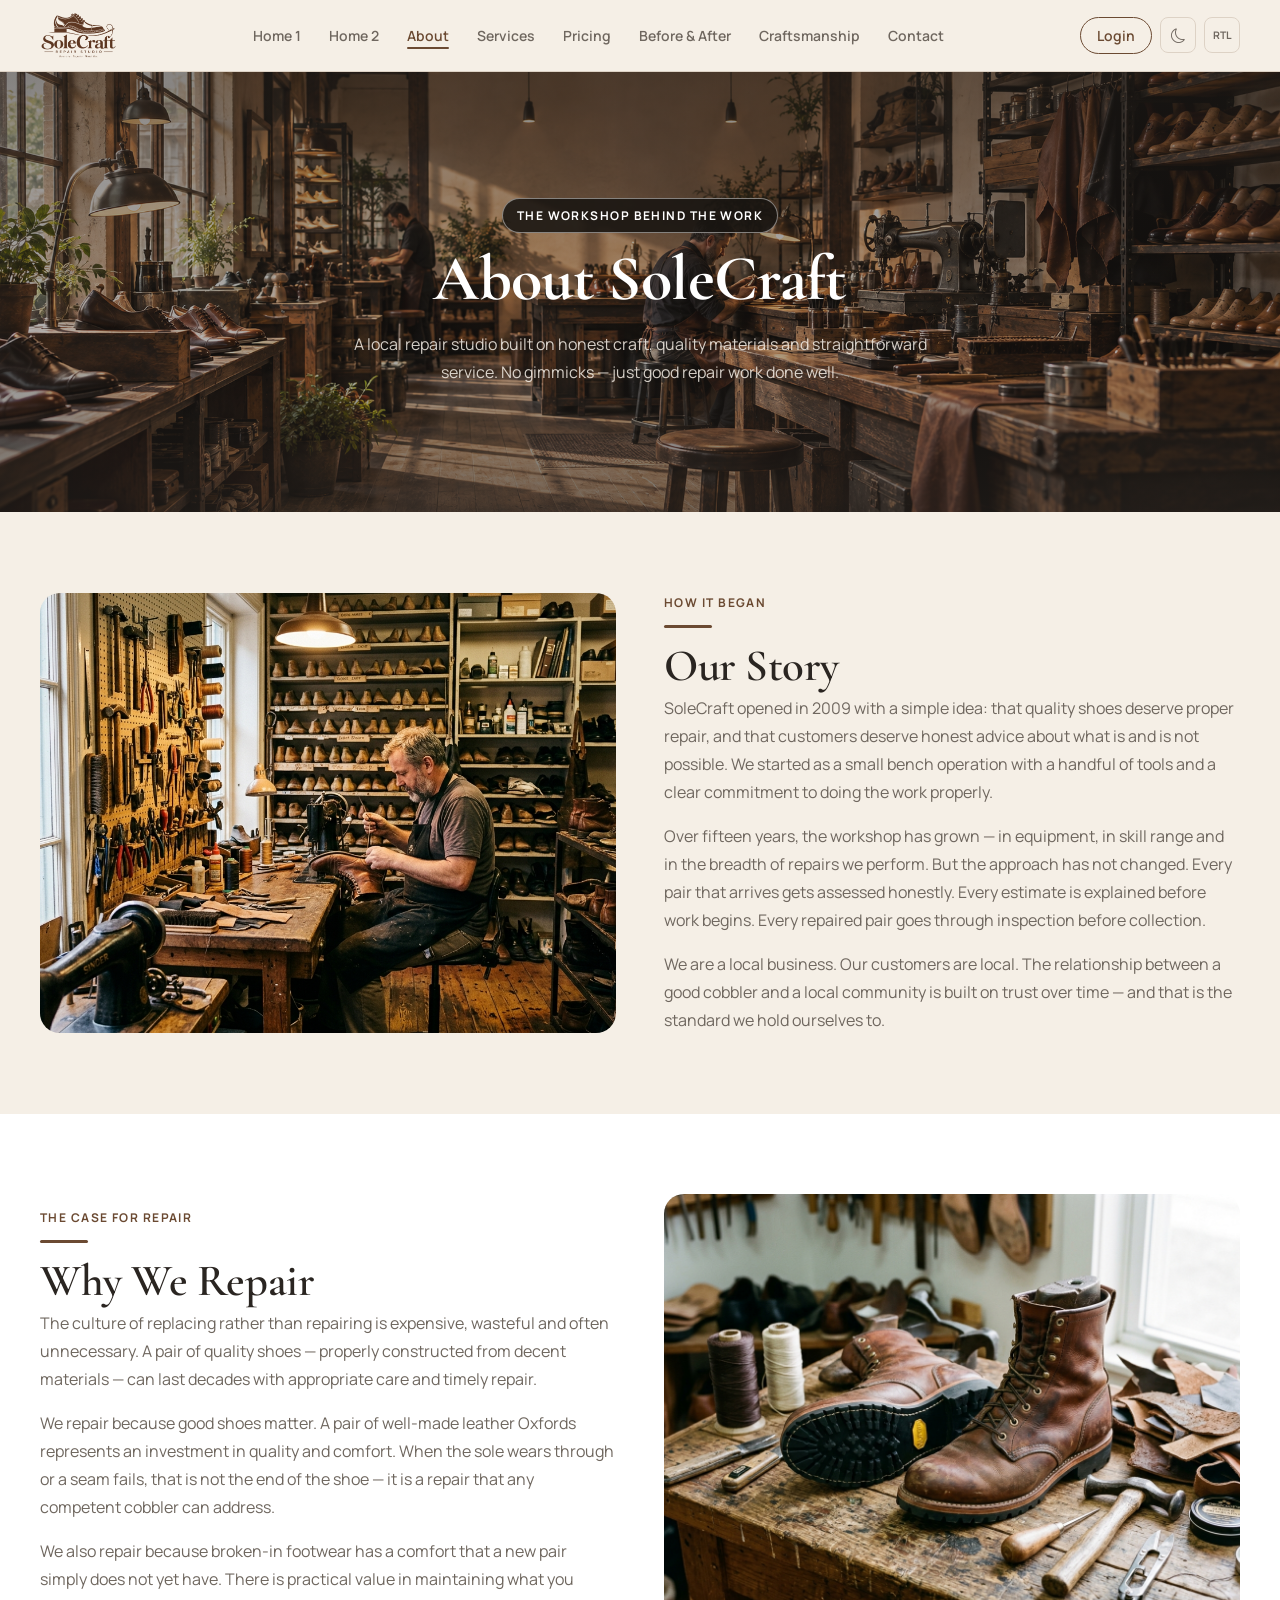
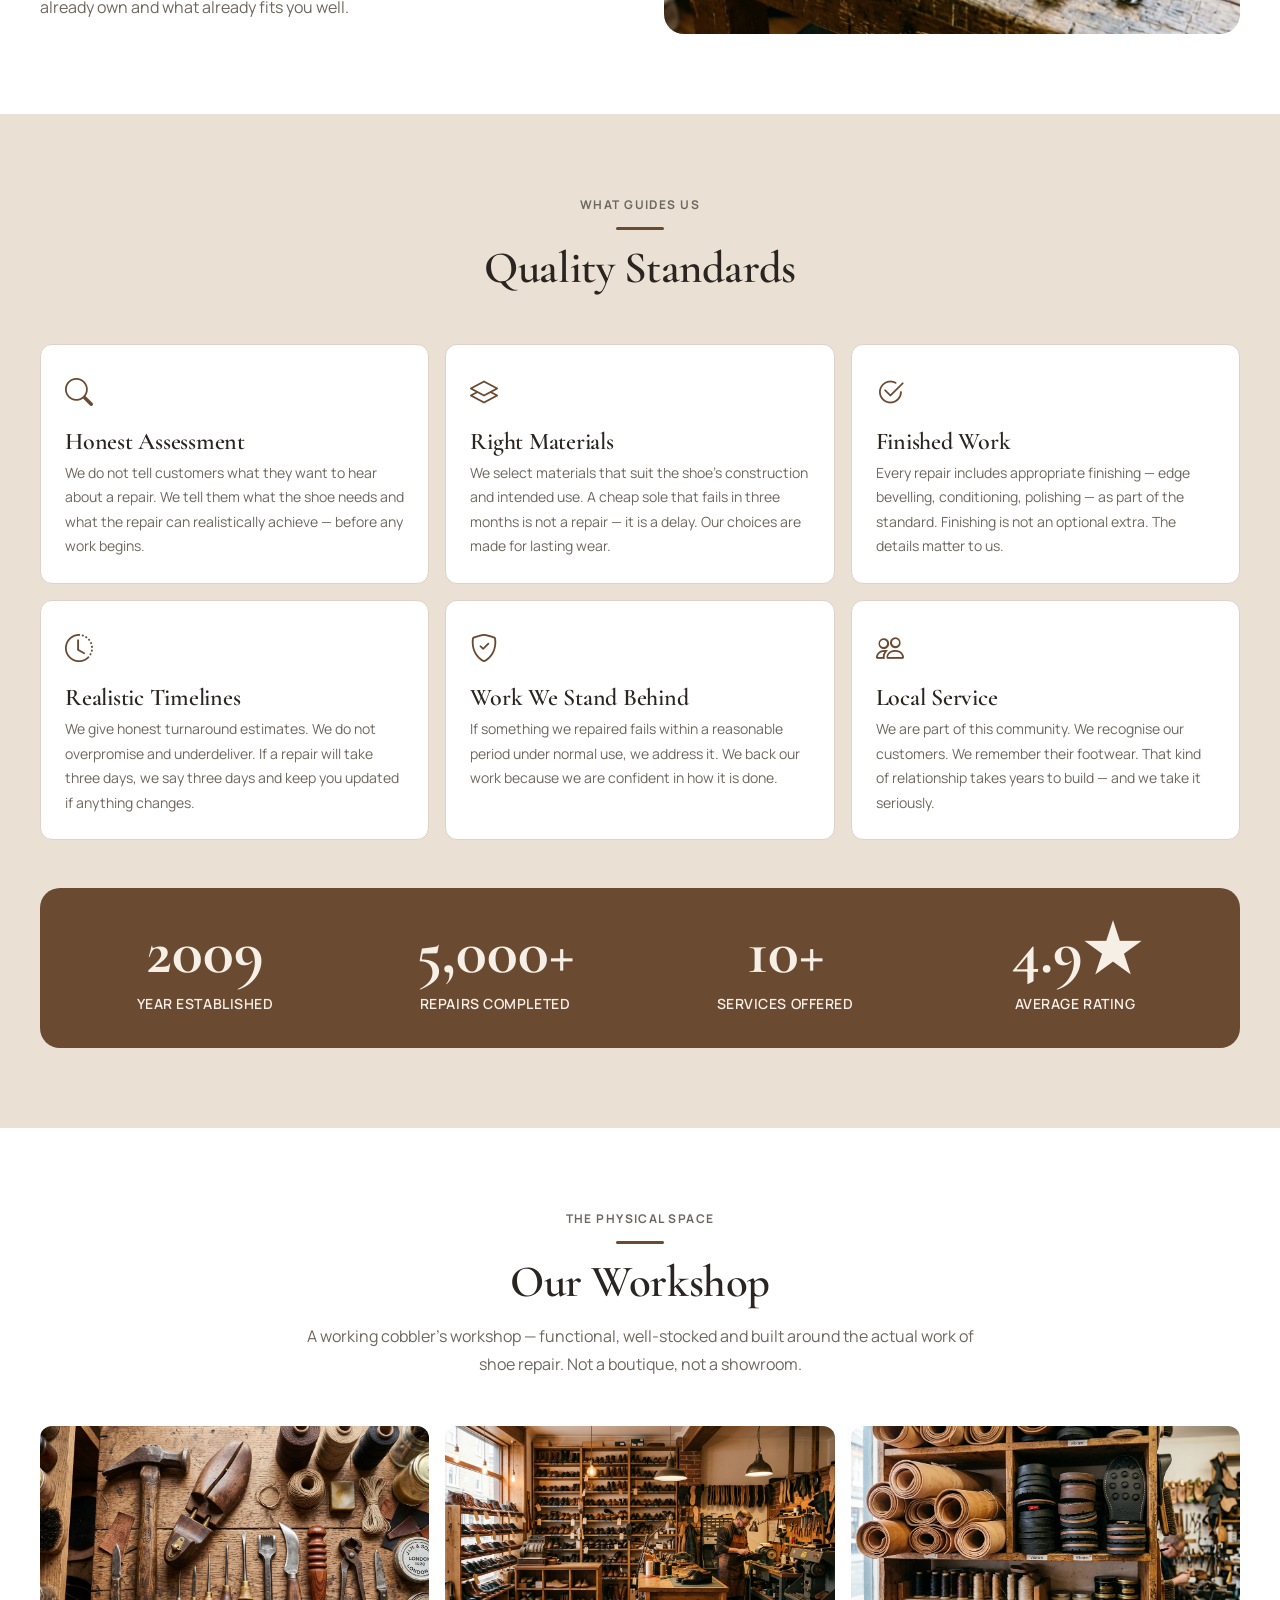
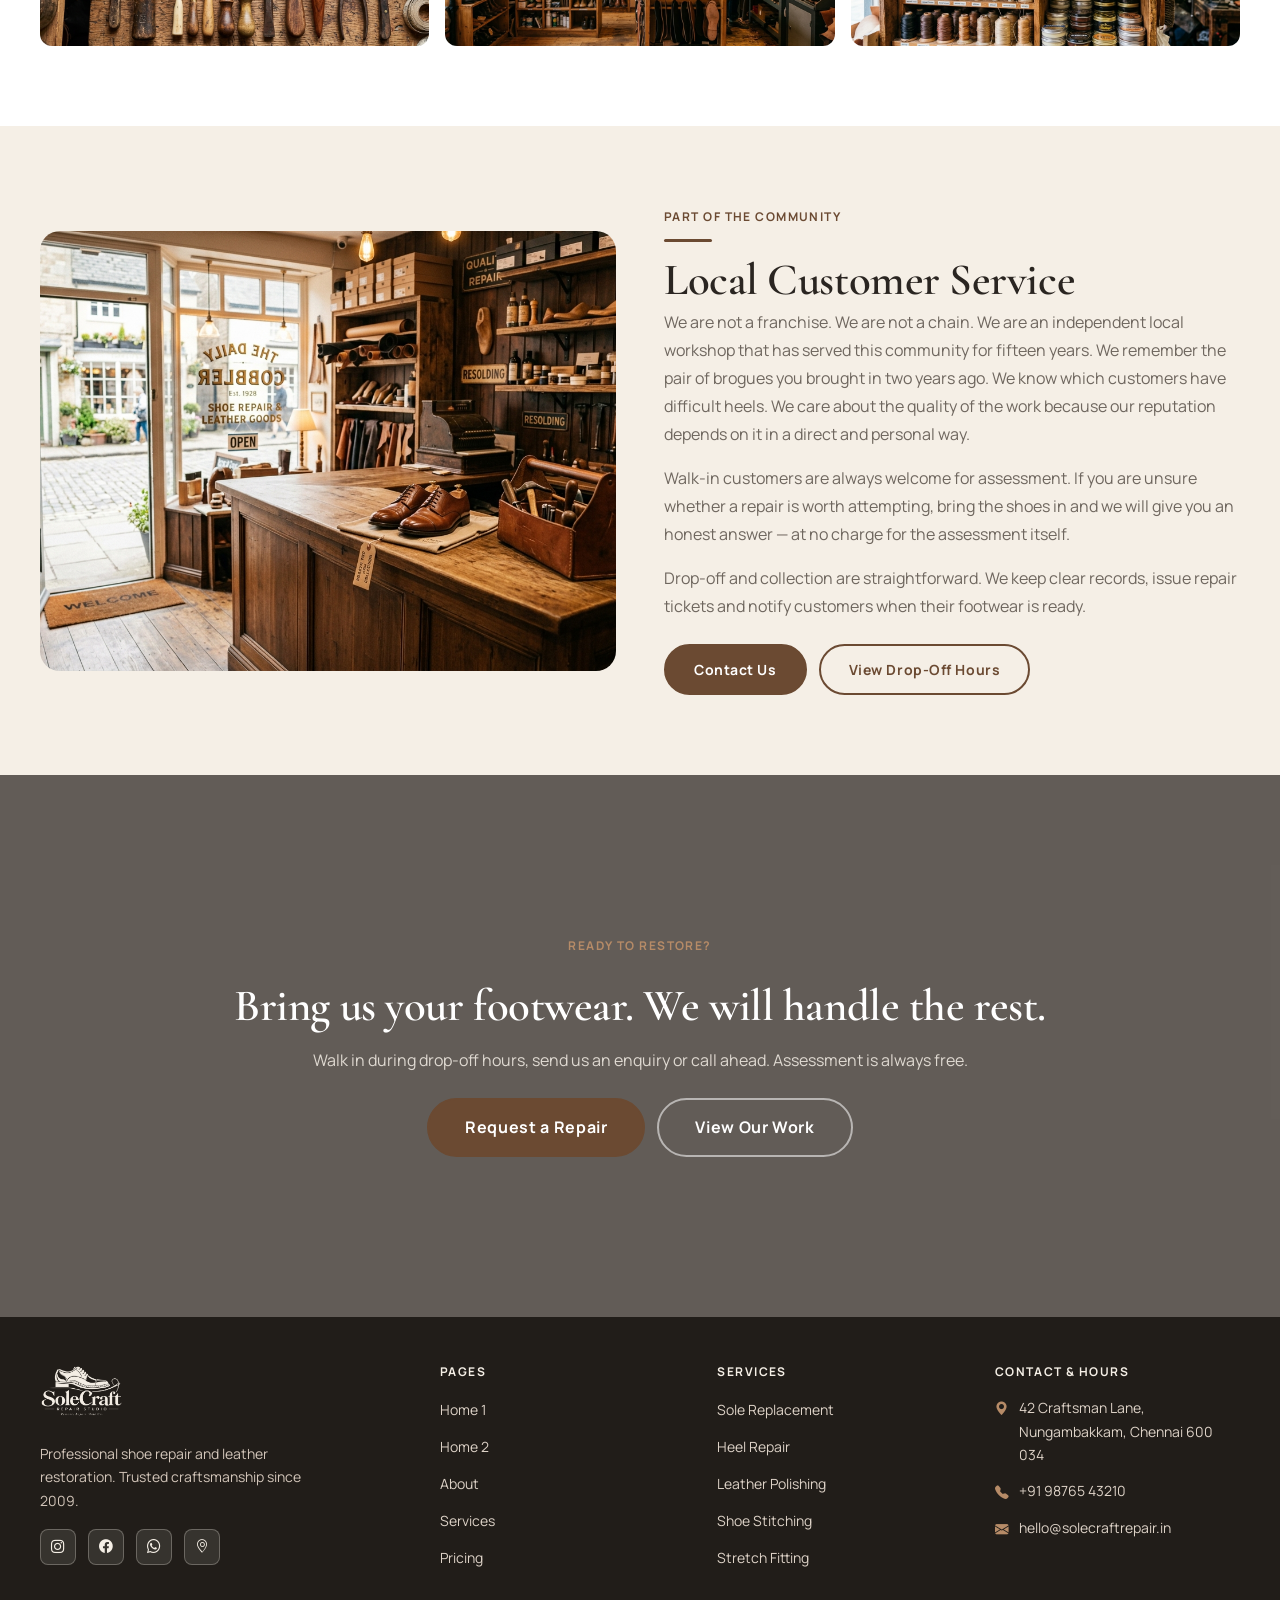
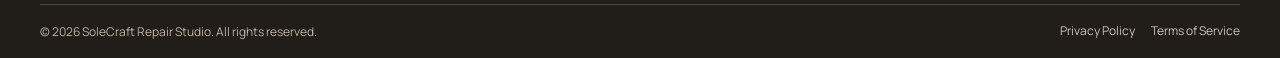
==== about.html @ 3a9b6706 "intail stage committed" ====
<!DOCTYPE html>
<html lang="en" dir="ltr" data-theme="light">
<head>
  <meta charset="UTF-8">
  <meta name="viewport" content="width=device-width, initial-scale=1.0">
  <title>About SoleCraft Repair Studio — Our Story &amp; Workshop</title>
  <meta name="description" content="Learn about SoleCraft Repair Studio — our history, craftsmanship values, repair philosophy, the materials we work with and our commitment to local service.">
  <link rel="canonical" href="about.html">
  <link rel="stylesheet" href="https://cdn.jsdelivr.net/npm/bootstrap-icons@1.11.3/font/bootstrap-icons.min.css">
  <link rel="stylesheet" href="css/main.css">
  <link rel="stylesheet" href="css/header.css">
  <link rel="stylesheet" href="css/buttons.css">
  <link rel="stylesheet" href="css/services.css">
  <link rel="stylesheet" href="css/footer.css">
  <link rel="stylesheet" href="css/dark-theme.css">
  <link rel="stylesheet" href="css/rtl.css">
  <link rel="stylesheet" href="css/desktop.css">
  <link rel="stylesheet" href="css/tablet.css">
  <link rel="stylesheet" href="css/mobile.css">
  <link rel="stylesheet" href="css/responsive-fixes.css">
  <link rel="icon" href="assets/favicon.svg" type="image/svg+xml">
  <style>
    .about-split { display:grid; grid-template-columns:1fr 1fr; gap:var(--sp-6); align-items:center; }
    .about-split.image-first .about-img { order:1; }
    .about-split.image-first .about-text { order:2; }
    .about-split.reverse .about-img { order:2; }
    .about-split.reverse .about-text { order:1; }
    .about-img { border-radius:var(--radius-xl); overflow:hidden; height:440px; }
    .about-img img { width:100%;height:100%;object-fit:cover; }
    .about-text p { max-width:none; }
    .values-grid { display:grid; grid-template-columns:repeat(3,1fr); gap:var(--sp-3); }
    .value-card { background:var(--bg-card); border:1px solid var(--clr-border); border-radius:var(--radius-lg); padding:var(--sp-4); }
    .value-card i { font-size:1.75rem; color:var(--clr-primary); margin-bottom:var(--sp-2); }
    .value-card h4 { font-family:var(--font-heading); font-size:var(--fs-xl); color:var(--clr-heading); margin-bottom:0.25rem; }
    .value-card p { font-size:var(--fs-sm); max-width:none; }
    .workshop-gallery { display:grid; grid-template-columns:repeat(3,1fr); gap:1rem; }
    .workshop-gallery-item { border-radius:var(--radius-lg); overflow:hidden; height:220px; }
    .workshop-gallery-item img { width:100%;height:100%;object-fit:cover; transition: transform var(--transition-slow); }
    .workshop-gallery-item:hover img { transform:scale(1.05); }
    .about-stats-grid {
      display: grid;
      grid-template-columns: repeat(4, minmax(0, 1fr));
      gap: var(--sp-4);
      margin-top: var(--sp-6);
      padding: var(--sp-5);
      border-radius: var(--radius-xl);
      background: #6B4A32;
    }
    .about-stats-grid .stat-number { color: #F5EFE6; }
    .about-stats-grid .stat-label { color: #F5EFE6; }
    @media (max-width: 1024px) {
      .about-split { grid-template-columns:1fr; }
      .about-img { height:300px; order:0 !important; }
      .about-text { order:1 !important; }
      .values-grid { grid-template-columns:repeat(2,1fr); }
      .workshop-gallery { grid-template-columns:repeat(2,1fr); }
      .about-stats-grid { grid-template-columns:repeat(2,minmax(0,1fr)); }
    }
    @media (max-width:767px) {
      .values-grid { grid-template-columns:1fr; }
      .workshop-gallery { grid-template-columns:1fr; }
    }
  </style>
</head>
<body>

<!-- NAVBAR -->
<header>
  <nav class="sc-navbar" role="navigation" aria-label="Main navigation">
    <div class="navbar-container">
      <a href="index.html" class="sc-brand" aria-label="SoleCraft Repair Studio Home"><img src="assets/images/common/logo.png" alt="SoleCraft Repair Studio" class="sc-brand-logo"></a>
      <ul class="sc-nav-links"><li><a href="index.html" class="nav-link">Home 1</a></li><li><a href="home2.html" class="nav-link">Home 2</a></li><li><a href="about.html" class="nav-link active">About</a></li><li><a href="services.html" class="nav-link">Services</a></li><li><a href="pricing.html" class="nav-link">Pricing</a></li><li><a href="before-after.html" class="nav-link">Before &amp; After</a></li><li><a href="craftsmanship.html" class="nav-link">Craftsmanship</a></li><li><a href="contact.html" class="nav-link">Contact</a></li></ul>
      <div class="sc-nav-controls"><a href="login.html" class="btn-login">Login</a><button class="sc-icon-btn sc-theme-toggle" aria-label="Toggle theme"><i class="bi bi-moon sc-theme-icon"></i></button><button class="sc-icon-btn sc-rtl-toggle" aria-label="Toggle direction"><span class="sc-rtl-label" style="font-size:0.65rem;font-weight:700;">RTL</span></button><button class="sc-hamburger" id="hamburger-btn" aria-label="Open menu" aria-expanded="false"><span></span><span></span><span></span></button></div>
    </div>
  </nav>
  <div class="sc-mobile-menu" id="mobile-menu"><ul class="mobile-nav-links"><li><a href="index.html">Home 1</a></li><li><a href="home2.html">Home 2</a></li><li><a href="about.html" class="active">About</a></li><li><a href="services.html">Services</a></li><li><a href="pricing.html">Pricing</a></li><li><a href="before-after.html">Before &amp; After</a></li><li><a href="craftsmanship.html">Craftsmanship</a></li><li><a href="contact.html">Contact</a></li></ul><div class="mobile-controls"><a href="login.html" class="btn-sc btn-secondary-sc btn-sc-sm">Login</a><button class="sc-icon-btn sc-theme-toggle" aria-label="Toggle theme"><i class="bi bi-moon sc-theme-icon"></i></button><button class="sc-icon-btn sc-rtl-toggle" aria-label="Toggle direction"><span class="sc-rtl-label" style="font-size:0.65rem;font-weight:700;">RTL</span></button></div></div>
</header>

<!-- PAGE HERO -->
<section class="sc-page-hero">
  <div class="sc-hero-bg" style="background-image:url('assets/images/hero/about-banner.png');"></div>
  <div class="hero-overlay-center" aria-hidden="true"></div>
  <div class="page-hero-content">
    <p class="eyebrow">The Workshop Behind the Work</p>
    <h1>About SoleCraft</h1>
    <p>A local repair studio built on honest craft, quality materials and straightforward service. No gimmicks — just good repair work done well.</p>
  </div>
</section>

<!-- OUR STORY -->
<section class="section-pad bg-cream" id="story">
  <div class="container-sc">
    <div class="about-split image-first">
      <div class="about-text fade-up">
        <p class="eyebrow">How It Began</p>
        <div class="sc-divider"></div>
        <h2>Our Story</h2>
        <p style="margin-bottom:var(--sp-3);">SoleCraft opened in 2009 with a simple idea: that quality shoes deserve proper repair, and that customers deserve honest advice about what is and is not possible. We started as a small bench operation with a handful of tools and a clear commitment to doing the work properly.</p>
        <p style="margin-bottom:var(--sp-3);">Over fifteen years, the workshop has grown — in equipment, in skill range and in the breadth of repairs we perform. But the approach has not changed. Every pair that arrives gets assessed honestly. Every estimate is explained before work begins. Every repaired pair goes through inspection before collection.</p>
        <p>We are a local business. Our customers are local. The relationship between a good cobbler and a local community is built on trust over time — and that is the standard we hold ourselves to.</p>
      </div>
      <div class="about-img fade-up stagger-1">
        <img src="assets/images/pages/about.jpg" alt="SoleCraft workshop interior with artisan cobbler at work" loading="lazy">
      </div>
    </div>
  </div>
</section>

<!-- WHY WE REPAIR -->
<section class="section-pad bg-white" id="why">
  <div class="container-sc">
    <div class="about-split reverse">
      <div class="about-img fade-up">
        <img src="assets/images/pages/why-repair.jpg" alt="Heritage leather boots with restored Vibram resole and rich patina" loading="lazy">
      </div>
      <div class="about-text fade-up stagger-1">
        <p class="eyebrow">The Case for Repair</p>
        <div class="sc-divider"></div>
        <h2>Why We Repair</h2>
        <p style="margin-bottom:var(--sp-3);">The culture of replacing rather than repairing is expensive, wasteful and often unnecessary. A pair of quality shoes — properly constructed from decent materials — can last decades with appropriate care and timely repair.</p>
        <p style="margin-bottom:var(--sp-3);">We repair because good shoes matter. A pair of well-made leather Oxfords represents an investment in quality and comfort. When the sole wears through or a seam fails, that is not the end of the shoe — it is a repair that any competent cobbler can address.</p>
        <p>We also repair because broken-in footwear has a comfort that a new pair simply does not yet have. There is practical value in maintaining what you already own and what already fits you well.</p>
      </div>
    </div>
  </div>
</section>

<!-- VALUES -->
<section class="section-pad bg-beige" id="values">
  <div class="container-sc">
    <div class="section-header center fade-up">
      <p class="eyebrow">What Guides Us</p>
      <div class="sc-divider"></div>
      <h2>Quality Standards</h2>
    </div>
    <div class="values-grid fade-up stagger-1">
      <div class="value-card"><i class="bi bi-search"></i><h4>Honest Assessment</h4><p>We do not tell customers what they want to hear about a repair. We tell them what the shoe needs and what the repair can realistically achieve — before any work begins.</p></div>
      <div class="value-card"><i class="bi bi-layers"></i><h4>Right Materials</h4><p>We select materials that suit the shoe's construction and intended use. A cheap sole that fails in three months is not a repair — it is a delay. Our choices are made for lasting wear.</p></div>
      <div class="value-card"><i class="bi bi-check2-circle"></i><h4>Finished Work</h4><p>Every repair includes appropriate finishing — edge bevelling, conditioning, polishing — as part of the standard. Finishing is not an optional extra. The details matter to us.</p></div>
      <div class="value-card"><i class="bi bi-clock-history"></i><h4>Realistic Timelines</h4><p>We give honest turnaround estimates. We do not overpromise and underdeliver. If a repair will take three days, we say three days and keep you updated if anything changes.</p></div>
      <div class="value-card"><i class="bi bi-shield-check"></i><h4>Work We Stand Behind</h4><p>If something we repaired fails within a reasonable period under normal use, we address it. We back our work because we are confident in how it is done.</p></div>
      <div class="value-card"><i class="bi bi-people"></i><h4>Local Service</h4><p>We are part of this community. We recognise our customers. We remember their footwear. That kind of relationship takes years to build — and we take it seriously.</p></div>
    </div>
    <div class="about-stats-grid" id="about-stats">
      <div class="stat-block fade-up"><div class="stat-number">2009</div><div class="stat-label">Year Established</div></div>
      <div class="stat-block fade-up stagger-1"><div class="stat-number">5,000+</div><div class="stat-label">Repairs Completed</div></div>
      <div class="stat-block fade-up stagger-2"><div class="stat-number">10+</div><div class="stat-label">Services Offered</div></div>
      <div class="stat-block fade-up stagger-3"><div class="stat-number">4.9★</div><div class="stat-label">Average Rating</div></div>
    </div>
  </div>
</section>

<!-- WORKSHOP -->
<section class="section-pad bg-white" id="workshop">
  <div class="container-sc">
    <div class="section-header center fade-up">
      <p class="eyebrow">The Physical Space</p>
      <div class="sc-divider"></div>
      <h2>Our Workshop</h2>
      <p>A working cobbler's workshop — functional, well-stocked and built around the actual work of shoe repair. Not a boutique, not a showroom.</p>
    </div>
    <div class="workshop-gallery fade-up stagger-1">
      <div class="workshop-gallery-item"><img src="assets/images/craftsmanship/bench-tools.jpg" alt="Cobbler's bench with authentic tools, lasts, and repair work" loading="lazy"></div>
      <div class="workshop-gallery-item"><img src="assets/images/pages/workshop-wide.jpg" alt="SoleCraft workshop interior with shoe storage shelves and active craftsman" loading="lazy"></div>
      <div class="workshop-gallery-item"><img src="assets/images/craftsmanship/materials-display.jpg" alt="Shelves of leather hides, Vibram soles, and repair materials" loading="lazy"></div>
    </div>
  </div>
</section>

<!-- LOCAL SERVICE -->
<section class="section-pad bg-cream" id="local">
  <div class="container-sc">
    <div class="about-split image-first">
      <div class="about-text fade-up">
        <p class="eyebrow">Part of the Community</p>
        <div class="sc-divider"></div>
        <h2>Local Customer Service</h2>
        <p style="margin-bottom:var(--sp-3);">We are not a franchise. We are not a chain. We are an independent local workshop that has served this community for fifteen years. We remember the pair of brogues you brought in two years ago. We know which customers have difficult heels. We care about the quality of the work because our reputation depends on it in a direct and personal way.</p>
        <p style="margin-bottom:var(--sp-3);">Walk-in customers are always welcome for assessment. If you are unsure whether a repair is worth attempting, bring the shoes in and we will give you an honest answer — at no charge for the assessment itself.</p>
        <p>Drop-off and collection are straightforward. We keep clear records, issue repair tickets and notify customers when their footwear is ready.</p>
        <div style="margin-top:var(--sp-4);display:flex;gap:var(--sp-2);flex-wrap:wrap;">
          <a href="contact.html" class="btn-sc btn-primary-sc" id="about-contact-btn">Contact Us</a>
          <a href="contact.html#timings" class="btn-sc btn-secondary-sc" id="about-hours-btn">View Drop-Off Hours</a>
        </div>
      </div>
      <div class="about-img fade-up stagger-1">
        <img src="assets/images/pages/contact.jpg" alt="Welcoming cobbler shop counter with restored shoes ready for collection" loading="lazy">
      </div>
    </div>
  </div>
</section>

<!-- FINAL CTA -->
<section class="cta-section section-pad" style="background-image:url('assets/images/cta/about-cta.png');">
  <div class="cta-overlay" aria-hidden="true"></div>
  <div class="container-sc cta-content">
    <p class="eyebrow" style="color:var(--clr-accent);">Ready to Restore?</p>
    <h2 style="color:var(--clr-white);">Bring us your footwear. We will handle the rest.</h2>
    <p>Walk in during drop-off hours, send us an enquiry or call ahead. Assessment is always free.</p>
    <div style="display:flex;flex-wrap:wrap;gap:var(--sp-2);justify-content:center;margin-top:var(--sp-4);">
      <a href="contact.html#enquiry" class="btn-sc btn-primary-sc btn-sc-lg" id="about-cta-repair-btn">Request a Repair</a>
      <a href="before-after.html" class="btn-sc btn-ghost-sc btn-sc-lg" id="about-cta-gallery-btn">View Our Work</a>
    </div>
  </div>
</section>

<!-- FOOTER -->
<footer class="sc-footer">
  <div class="container-sc">
    <div class="sc-footer-grid">
      <div class="footer-brand"><a href="index.html" class="footer-brand-link" aria-label="SoleCraft home"><img src="assets/images/common/logo-light.png" alt="SoleCraft Repair Studio" class="footer-brand-logo"></a><p>Professional shoe repair and leather restoration. Trusted craftsmanship since 2009.</p><div class="footer-social"><a href="#" aria-label="Instagram"><i class="bi bi-instagram"></i></a><a href="#" aria-label="Facebook"><i class="bi bi-facebook"></i></a><a href="#" aria-label="WhatsApp"><i class="bi bi-whatsapp"></i></a><a href="#" aria-label="Google Maps"><i class="bi bi-geo-alt"></i></a></div></div>
      <div class="footer-col"><h5>Pages</h5><ul><li><a href="index.html">Home 1</a></li><li><a href="home2.html">Home 2</a></li><li><a href="about.html">About</a></li><li><a href="services.html">Services</a></li><li><a href="pricing.html">Pricing</a></li><li><a href="before-after.html">Before &amp; After</a></li><li><a href="craftsmanship.html">Craftsmanship</a></li></ul></div>
      <div class="footer-col"><h5>Services</h5><ul><li><a href="services.html#sole">Sole Replacement</a></li><li><a href="services.html#heel">Heel Repair</a></li><li><a href="services.html#leather">Leather Polishing</a></li><li><a href="services.html#stitching">Shoe Stitching</a></li><li><a href="services.html#stretch">Stretch Fitting</a></li><li><a href="services.html#waterproof">Waterproofing</a></li></ul></div>
      <div class="footer-col"><h5>Contact &amp; Hours</h5><div class="footer-contact-item"><i class="bi bi-geo-alt-fill"></i><span>42 Craftsman Lane, Nungambakkam, Chennai 600 034</span></div><div class="footer-contact-item"><i class="bi bi-telephone-fill"></i><span>+91 98765 43210</span></div><div class="footer-contact-item"><i class="bi bi-envelope-fill"></i><span>hello@solecraftrepair.in</span></div><div class="footer-hours" style="margin-top:0.75rem;"><div class="footer-hours-row"><span class="day">Mon–Fri</span><span>9:00 AM – 7:00 PM</span></div><div class="footer-hours-row"><span class="day">Saturday</span><span>10:00 AM – 5:00 PM</span></div><div class="footer-hours-row"><span class="day">Sunday</span><span>Closed</span></div></div></div>
    </div>
    <div class="sc-footer-bottom"><p>&copy; 2026 SoleCraft Repair Studio. All rights reserved.</p><div class="footer-legal"><a href="#">Privacy Policy</a><a href="#">Terms of Service</a></div></div>
  </div>
</footer>
<button id="scroll-top" aria-label="Back to top"><i class="bi bi-arrow-up"></i></button>
<script src="js/main.js"></script>
</body>
</html>
---- css/main.css ----
/* ============================================================
   SoleCraft Repair Studio — main.css
   Design tokens, base reset, typography, utilities
   ============================================================ */

@import url('https://fonts.googleapis.com/css2?family=Cormorant+Garamond:ital,wght@0,300;0,400;0,500;0,600;0,700;1,400;1,600&family=Manrope:wght@300;400;500;600;700;800&display=swap');

/* ── CSS Custom Properties ───────────────────────────────── */
:root {
  /* Brand Colors */
  --clr-primary:        #6B4A32;
  --clr-primary-hover:  #543823;
  --clr-primary-light:  #8B6347;
  --clr-secondary:      #F5EFE6;

  /* Supporting Neutrals */
  --clr-heading:        #2A2521;
  --clr-body:           #6F675F;
  --clr-border:         #DDD2C5;
  --clr-white:          #FFFFFF;
  --clr-beige:          #EAE0D4;
  --clr-accent:         #B68B67;

  /* Background Layers */
  --bg-page:            #F5EFE6;
  --bg-card:            #FFFFFF;
  --bg-soft:            #EAE0D4;

  /* Typography */
  --font-heading:       'Cormorant Garamond', Georgia, serif;
  --font-body:          'Manrope', system-ui, sans-serif;

  /* Font Sizes */
  --fs-xs:   0.75rem;   /* 12px */
  --fs-sm:   0.875rem;  /* 14px */
  --fs-base: 1rem;      /* 16px */
  --fs-md:   1.125rem;  /* 18px */
  --fs-lg:   1.25rem;   /* 20px */
  --fs-xl:   1.5rem;    /* 24px */
  --fs-2xl:  2rem;      /* 32px */
  --fs-3xl:  2.5rem;    /* 40px */
  --fs-4xl:  3.25rem;   /* 52px */
  --fs-5xl:  4rem;      /* 64px */

  /* Spacing Scale */
  --sp-1:  0.5rem;   /* 8px  */
  --sp-2:  0.75rem;  /* 12px */
  --sp-3:  1rem;     /* 16px */
  --sp-4:  1.5rem;   /* 24px */
  --sp-5:  2rem;     /* 32px */
  --sp-6:  3rem;     /* 48px */
  --sp-7:  4rem;     /* 64px */
  --sp-8:  5rem;     /* 80px */

  /* Border Radius */
  --radius-sm:  4px;
  --radius-md:  8px;
  --radius-lg:  12px;
  --radius-xl:  20px;
  --radius-full: 9999px;

  /* Shadows */
  --shadow-sm:  0 1px 3px rgba(42,37,33,0.08), 0 1px 2px rgba(42,37,33,0.06);
  --shadow-md:  0 4px 12px rgba(42,37,33,0.10), 0 2px 6px rgba(42,37,33,0.06);
  --shadow-lg:  0 8px 24px rgba(42,37,33,0.12), 0 4px 8px rgba(42,37,33,0.06);
  --shadow-xl:  0 16px 40px rgba(42,37,33,0.14);

  /* Transitions */
  --transition-fast:   150ms ease;
  --transition-base:   250ms ease;
  --transition-slow:   400ms ease;

  /* Layout */
  --max-width:         1440px;
  --header-height:     72px;
  --section-gap:       var(--sp-8);
  --card-gap:          1.5rem;
}

/* ── Dark Mode Token Overrides (applied via [data-theme="dark"]) ── */
/* See dark-theme.css */

/* ── Base Reset ──────────────────────────────────────────── */
*,
*::before,
*::after {
  box-sizing: border-box;
  margin: 0;
  padding: 0;
}

html {
  scroll-behavior: smooth;
  -webkit-text-size-adjust: 100%;
}

body {
  font-family: var(--font-body);
  font-size: var(--fs-base);
  font-weight: 400;
  line-height: 1.7;
  color: var(--clr-body);
  background-color: var(--bg-page);
  -webkit-font-smoothing: antialiased;
  -moz-osx-font-smoothing: grayscale;
  overflow-x: clip;
}

img,
video {
  max-width: 100%;
  height: auto;
  display: block;
}

a {
  color: var(--clr-primary);
  text-decoration: none;
  transition: color var(--transition-fast);
}

a:hover {
  color: var(--clr-primary-hover);
}

ul, ol {
  list-style: none;
}

input,
textarea,
select,
button {
  font-family: inherit;
}

/* ── Typography ──────────────────────────────────────────── */
h1, h2, h3, h4, h5, h6 {
  font-family: var(--font-heading);
  color: var(--clr-heading);
  line-height: 1.2;
  font-weight: 600;
  letter-spacing: -0.01em;
}

h1 { font-size: clamp(2.25rem, 5vw, var(--fs-5xl)); font-weight: 700; }
h2 { font-size: clamp(1.75rem, 3.5vw, var(--fs-4xl)); }
h3 { font-size: clamp(1.35rem, 2.5vw, var(--fs-3xl)); }
h4 { font-size: clamp(1.15rem, 2vw, var(--fs-2xl)); }
h5 { font-size: var(--fs-xl); }
h6 { font-size: var(--fs-lg); }

p {
  font-size: var(--fs-base);
  color: var(--clr-body);
  line-height: 1.75;
  max-width: 68ch;
}

.lead {
  font-size: var(--fs-md);
  line-height: 1.7;
  color: var(--clr-body);
}

.eyebrow {
  font-family: var(--font-body);
  font-size: var(--fs-xs);
  font-weight: 700;
  letter-spacing: 0.12em;
  text-transform: uppercase;
  color: var(--clr-primary);
}

/* ── Layout Utilities ────────────────────────────────────── */
.container-sc {
  width: 100%;
  max-width: var(--max-width);
  margin-inline: auto;
  padding-inline: 2.5rem;
}

.section-pad {
  padding-block: var(--sp-8);
}

.section-pad-sm {
  padding-block: var(--sp-6);
}

.bg-cream   { background-color: var(--clr-secondary); }
.bg-beige   { background-color: var(--clr-beige); }
.bg-white   { background-color: var(--clr-white); }
.bg-primary { background-color: var(--clr-primary); }
.bg-dark    { background-color: var(--clr-heading); }

.text-primary { color: var(--clr-primary); }
.text-heading { color: var(--clr-heading); }
.text-body    { color: var(--clr-body); }
.text-white   { color: var(--clr-white); }
.text-center  { text-align: center; }

/* ── Section Header ──────────────────────────────────────── */
.section-header {
  margin-bottom: var(--sp-6);
}

.section-header.center {
  text-align: center;
}

.section-header.center p {
  margin-inline: auto;
}

.section-header h2 {
  margin-top: var(--sp-1);
  margin-bottom: var(--sp-2);
}

.section-header p {
  color: var(--clr-body);
}

/* ── Divider ─────────────────────────────────────────────── */
.sc-divider {
  width: 48px;
  height: 3px;
  background: var(--clr-primary);
  border-radius: var(--radius-full);
  margin-block: var(--sp-2);
}

.section-header.center .sc-divider {
  margin-inline: auto;
}

/* ── Cards ───────────────────────────────────────────────── */
.sc-card {
  background: var(--bg-card);
  border: 1px solid var(--clr-border);
  border-radius: var(--radius-lg);
  overflow: hidden;
  transition: transform var(--transition-base), box-shadow var(--transition-base);
}

.sc-card:hover {
  transform: translateY(-4px);
  box-shadow: var(--shadow-lg);
}

.sc-card-body {
  padding: var(--sp-4);
}

/* ── Badges ──────────────────────────────────────────────── */
.sc-badge {
  display: inline-flex;
  align-items: center;
  gap: 0.375rem;
  padding: 0.25rem 0.75rem;
  border-radius: var(--radius-full);
  font-family: var(--font-body);
  font-size: var(--fs-xs);
  font-weight: 700;
  letter-spacing: 0.08em;
  text-transform: uppercase;
  line-height: 1;
  white-space: nowrap;
}

.sc-badge-primary {
  background: rgba(107,74,50,0.12);
  color: var(--clr-primary);
}

.sc-badge-accent {
  background: rgba(182,139,103,0.15);
  color: var(--clr-accent);
}

.sc-badge-dark {
  background: var(--clr-heading);
  color: var(--clr-white);
}

/* ── Fade-up Animation ───────────────────────────────────── */
.fade-up {
  opacity: 0;
  transform: translateY(28px);
  transition: opacity 0.6s ease, transform 0.6s ease;
}

.fade-up.visible {
  opacity: 1;
  transform: translateY(0);
}

@media (prefers-reduced-motion: reduce) {
  .fade-up {
    opacity: 1;
    transform: none;
    transition: none;
  }
}

/* ── Stagger Delays ──────────────────────────────────────── */
.stagger-1 { transition-delay: 0.05s; }
.stagger-2 { transition-delay: 0.10s; }
.stagger-3 { transition-delay: 0.15s; }
.stagger-4 { transition-delay: 0.20s; }
.stagger-5 { transition-delay: 0.25s; }
.stagger-6 { transition-delay: 0.30s; }

/* ── Review Stars ────────────────────────────────────────── */
.star-rating {
  display: flex;
  gap: 2px;
  color: #C8860A;
  font-size: var(--fs-sm);
}

/* ── Process Step Number ─────────────────────────────────── */
.step-number {
  display: flex;
  align-items: center;
  justify-content: center;
  width: 52px;
  height: 52px;
  border-radius: var(--radius-full);
  background: var(--clr-primary);
  color: var(--clr-white);
  font-family: var(--font-heading);
  font-size: var(--fs-xl);
  font-weight: 700;
  flex-shrink: 0;
}

/* ── Stat Block ──────────────────────────────────────────── */
.stat-block {
  text-align: center;
}

.stat-block .stat-number {
  font-family: var(--font-heading);
  font-size: clamp(2.5rem, 5vw, 4rem);
  font-weight: 700;
  color: var(--clr-primary);
  line-height: 1;
}

.stat-block .stat-label {
  font-size: var(--fs-sm);
  font-weight: 600;
  color: var(--clr-body);
  letter-spacing: 0.04em;
  text-transform: uppercase;
  margin-top: 0.5rem;
}

/* ── Horizontal Rule ─────────────────────────────────────── */
.sc-hr {
  border: none;
  border-top: 1px solid var(--clr-border);
  margin-block: var(--sp-5);
}

/* ── Blockquote ──────────────────────────────────────────── */
.sc-quote {
  border-left: 3px solid var(--clr-primary);
  padding-left: var(--sp-4);
  font-family: var(--font-heading);
  font-size: var(--fs-xl);
  font-style: italic;
  color: var(--clr-heading);
  line-height: 1.5;
}

/* ── Scroll to top ───────────────────────────────────────── */
#scroll-top {
  position: fixed;
  bottom: 2rem;
  right: 2rem;
  width: 44px;
  height: 44px;
  background: var(--clr-primary);
  color: var(--clr-white);
  border: none;
  border-radius: var(--radius-full);
  cursor: pointer;
  display: flex;
  align-items: center;
  justify-content: center;
  opacity: 0;
  transform: translateY(12px);
  transition: opacity var(--transition-base), transform var(--transition-base);
  z-index: 900;
  box-shadow: var(--shadow-md);
}

#scroll-top.visible {
  opacity: 1;
  transform: translateY(0);
}

#scroll-top:hover {
  background: var(--clr-primary-hover);
}

/* ── Overlay ─────────────────────────────────────────────── */
.hero-overlay {
  position: absolute;
  inset: 0;
  background: linear-gradient(
    120deg,
    rgba(42,37,33,0.70) 0%,
    rgba(42,37,33,0.30) 60%,
    transparent 100%
  );
}

.hero-overlay-center {
  position: absolute;
  inset: 0;
  background: linear-gradient(
    180deg,
    rgba(42,37,33,0.55) 0%,
    rgba(42,37,33,0.35) 60%,
    rgba(42,37,33,0.65) 100%
  );
}

/* ── CTA Section ─────────────────────────────────────────── */
.cta-section {
  position: relative;
  background-size: cover;
  background-position: center;
  background-attachment: fixed;
  overflow: hidden;
}

.cta-section .cta-overlay {
  position: absolute;
  inset: 0;
  background: rgba(42,37,33,0.72);
}

.cta-section .cta-content {
  position: relative;
  z-index: 2;
  text-align: center;
  padding-block: var(--sp-8);
  color: var(--clr-white);
}

.cta-section .cta-content h2 {
  color: var(--clr-white);
  margin-bottom: var(--sp-2);
}

.cta-section .cta-content p {
  color: rgba(245,239,230,0.85);
  margin-bottom: var(--sp-4);
  margin-inline: auto;
}

/* ── Testimonial Card ────────────────────────────────────── */
.testimonial-card {
  background: var(--bg-card);
  border: 1px solid var(--clr-border);
  border-radius: var(--radius-lg);
  padding: var(--sp-4);
}

.testimonial-card .t-avatar {
  width: 48px;
  height: 48px;
  border-radius: var(--radius-full);
  background: var(--clr-beige);
  display: flex;
  align-items: center;
  justify-content: center;
  font-family: var(--font-heading);
  font-size: var(--fs-lg);
  font-weight: 700;
  color: var(--clr-primary);
  flex-shrink: 0;
  overflow: hidden;
  border: 2px solid rgba(107, 74, 50, 0.15);
}

.testimonial-card .t-avatar img {
  width: 100%;
  height: 100%;
  object-fit: cover;
  display: block;
}

.testimonial-card .t-text {
  font-family: var(--font-heading);
  font-style: italic;
  font-size: var(--fs-lg);
  color: var(--clr-heading);
  line-height: 1.6;
  margin-block: var(--sp-2);
}

.testimonial-card .t-profile {
  display: flex;
  align-items: center;
  gap: 0.75rem;
  margin-top: auto;
  padding-top: var(--sp-2);
}

.testimonial-card .t-name {
  font-weight: 700;
  font-size: var(--fs-sm);
  color: var(--clr-heading);
}

.testimonial-card .t-role {
  font-size: var(--fs-xs);
  color: var(--clr-body);
}
---- css/header.css ----
/* ============================================================
   SoleCraft — header.css
   Sticky navbar, logo, navigation, toggles
   ============================================================ */

/* ── Sticky Header Wrapper ───────────────────────────────── */
header {
  position: sticky;
  top: 0;
  z-index: 1000;
}

/* ── Navbar Base ─────────────────────────────────────────── */
.sc-navbar {
  position: relative;
  z-index: 1;
  height: var(--header-height);
  background: rgba(245,239,230,0.95);
  backdrop-filter: blur(12px);
  -webkit-backdrop-filter: blur(12px);
  border-bottom: 1px solid var(--clr-border);
  transition: box-shadow var(--transition-base), background var(--transition-base);
}

.sc-navbar.scrolled {
  box-shadow: var(--shadow-md);
}

.sc-navbar .navbar-container {
  display: flex;
  align-items: center;
  justify-content: space-between;
  height: 100%;
  max-width: var(--max-width);
  margin-inline: auto;
  padding-inline: 2.5rem;
  gap: var(--sp-4);
}

/* ── Logo ────────────────────────────────────────────────── */
.sc-brand {
  display: flex;
  align-items: center;
  gap: 0.625rem;
  text-decoration: none;
  flex-shrink: 0;
  transition: opacity var(--transition-fast), transform var(--transition-fast);
}

.sc-brand:hover {
  opacity: 0.9;
  transform: translateY(-1px);
}

.sc-brand-logo {
  height: 48px;
  width: auto;
  max-width: 170px;
  object-fit: contain;
  display: block;
}

.sc-brand-icon {
  width: 36px;
  height: 36px;
  background: var(--clr-primary);
  border-radius: var(--radius-md);
  display: flex;
  align-items: center;
  justify-content: center;
  color: var(--clr-white);
  font-size: 1.125rem;
}

.sc-brand-text {
  display: flex;
  flex-direction: column;
  line-height: 1;
}

.sc-brand-name {
  font-family: var(--font-heading);
  font-size: 1.25rem;
  font-weight: 700;
  color: var(--clr-heading);
  letter-spacing: -0.01em;
}

.sc-brand-tagline {
  font-family: var(--font-body);
  font-size: 0.625rem;
  font-weight: 600;
  letter-spacing: 0.12em;
  text-transform: uppercase;
  color: var(--clr-primary);
}

/* ── Nav Links ───────────────────────────────────────────── */
.sc-nav-links {
  display: flex;
  align-items: center;
  gap: 0.25rem;
  list-style: none;
  margin: 0;
  padding: 0;
}

.sc-nav-links .nav-link {
  font-family: var(--font-body);
  font-size: var(--fs-sm);
  font-weight: 600;
  color: var(--clr-body);
  padding: 0.375rem 0.75rem;
  border-radius: var(--radius-sm);
  text-decoration: none;
  white-space: nowrap;
  transition: color var(--transition-fast), background var(--transition-fast);
  position: relative;
}

.sc-nav-links .nav-link::after {
  content: '';
  position: absolute;
  bottom: 2px;
  left: 0.75rem;
  right: 0.75rem;
  height: 2px;
  background: var(--clr-primary);
  transform: scaleX(0);
  border-radius: var(--radius-full);
  transition: transform var(--transition-base);
}

.sc-nav-links .nav-link:hover {
  color: var(--clr-primary);
  background: rgba(107,74,50,0.06);
}

.sc-nav-links .nav-link:hover::after {
  transform: scaleX(1);
}

.sc-nav-links .nav-link.active {
  color: var(--clr-primary);
}

.sc-nav-links .nav-link.active::after {
  transform: scaleX(1);
}

/* ── Nav Controls ────────────────────────────────────────── */
.sc-nav-controls {
  display: flex;
  align-items: center;
  gap: 0.5rem;
  flex-shrink: 0;
}

.sc-nav-controls .btn-login {
  font-family: var(--font-body);
  font-size: var(--fs-sm);
  font-weight: 600;
  color: var(--clr-primary);
  border: 1.5px solid var(--clr-primary);
  background: transparent;
  padding: 0.375rem 1rem;
  border-radius: var(--radius-full);
  text-decoration: none;
  transition: all var(--transition-fast);
  white-space: nowrap;
}

.sc-nav-controls .btn-login:hover {
  background: var(--clr-primary);
  color: var(--clr-white);
}

.sc-icon-btn {
  width: 36px;
  height: 36px;
  display: flex;
  align-items: center;
  justify-content: center;
  background: transparent;
  border: 1.5px solid var(--clr-border);
  border-radius: var(--radius-md);
  color: var(--clr-body);
  cursor: pointer;
  font-size: 0.9rem;
  transition: all var(--transition-fast);
  text-decoration: none;
}

.sc-icon-btn:hover {
  background: var(--clr-beige);
  border-color: var(--clr-primary);
  color: var(--clr-primary);
}

/* ── Mobile Toggle ───────────────────────────────────────── */
.sc-hamburger {
  display: none;
  flex-direction: column;
  justify-content: center;
  gap: 5px;
  width: 36px;
  height: 36px;
  background: transparent;
  border: 1.5px solid var(--clr-border);
  border-radius: var(--radius-md);
  cursor: pointer;
  padding: 7px;
  transition: border-color var(--transition-fast);
}

.sc-hamburger span {
  display: block;
  width: 100%;
  height: 2px;
  background: var(--clr-heading);
  border-radius: 2px;
  transition: transform var(--transition-base), opacity var(--transition-base);
}

.sc-hamburger.open span:nth-child(1) {
  transform: translateY(7px) rotate(45deg);
}

.sc-hamburger.open span:nth-child(2) {
  opacity: 0;
  transform: scaleX(0);
}

.sc-hamburger.open span:nth-child(3) {
  transform: translateY(-7px) rotate(-45deg);
}

/* ── Mobile Drawer ───────────────────────────────────────── */
.sc-mobile-menu {
  display: none;
  position: fixed;
  top: var(--header-height);
  left: 0;
  right: 0;
  background: var(--bg-page);
  border-bottom: 1px solid var(--clr-border);
  padding: var(--sp-3) 2.5rem var(--sp-4);
  z-index: 999;
  box-shadow: var(--shadow-lg);
  animation: slideDown 0.25s ease;
  /* Anchor to viewport top so it always drops below the sticky header */
}

.sc-mobile-menu.open {
  display: block;
}

@keyframes slideDown {
  from { opacity: 0; transform: translateY(-10px); }
  to   { opacity: 1; transform: translateY(0); }
}

.sc-mobile-menu .mobile-nav-links {
  list-style: none;
  padding: 0;
  margin: 0 0 var(--sp-3);
}

.sc-mobile-menu .mobile-nav-links li + li {
  border-top: 1px solid var(--clr-border);
}

.sc-mobile-menu .mobile-nav-links a {
  display: block;
  padding: 0.75rem 0;
  font-family: var(--font-body);
  font-size: var(--fs-base);
  font-weight: 600;
  color: var(--clr-body);
  text-decoration: none;
  transition: color var(--transition-fast);
}

.sc-mobile-menu .mobile-nav-links a:hover,
.sc-mobile-menu .mobile-nav-links a.active {
  color: var(--clr-primary);
}

.sc-mobile-menu .mobile-controls {
  display: flex;
  align-items: center;
  gap: 0.75rem;
  padding-top: var(--sp-2);
  border-top: 1px solid var(--clr-border);
}

/* ── Hero Section ────────────────────────────────────────── */
.sc-hero {
  position: relative;
  min-height: 88vh;
  display: flex;
  align-items: center;
  overflow: hidden;
  background-color: var(--clr-heading);
}

.sc-hero-bg {
  position: absolute;
  inset: 0;
  background-size: cover;
  background-position: center;
  background-repeat: no-repeat;
  transition: transform 8s ease;
}

.sc-hero:hover .sc-hero-bg {
  transform: scale(1.03);
}

.sc-hero-content {
  position: relative;
  z-index: 2;
  color: var(--clr-white);
  max-width: 680px;
}

.sc-hero-content .eyebrow {
  color: var(--clr-accent);
  margin-bottom: var(--sp-2);
}

.sc-hero-content h1 {
  color: var(--clr-white);
  margin-bottom: var(--sp-3);
}

.sc-hero-content .lead {
  color: rgba(245,239,230,0.88);
  margin-bottom: var(--sp-5);
}

.sc-hero-content .hero-ctas {
  display: flex;
  flex-wrap: wrap;
  gap: var(--sp-2);
}

/* ── Inner Page Hero (shorter) ───────────────────────────── */
.sc-page-hero {
  position: relative;
  height: 440px;
  display: flex;
  align-items: center;
  overflow: hidden;
  background-color: var(--clr-heading);
}

.sc-page-hero .sc-hero-bg {
  position: absolute;
  inset: 0;
}

.sc-page-hero .page-hero-content {
  position: relative;
  z-index: 2;
  color: var(--clr-white);
  text-align: center;
  width: 100%;
  max-width: var(--max-width);
  margin-inline: auto;
  padding-inline: 2.5rem;
}

.sc-page-hero .page-hero-content .eyebrow {
  display: inline-flex;
  width: auto;
  padding: 0.4rem 0.85rem;
  border-radius: var(--radius-full);
  background: rgba(24, 21, 18, 0.88);
  border: 1px solid rgba(255, 255, 255, 0.45);
  color: #fff;
}

.sc-page-hero .page-hero-content h1 {
  color: var(--clr-white);
  margin-top: var(--sp-1);
  margin-bottom: var(--sp-2);
}

.sc-page-hero .page-hero-content p {
  color: rgba(245,239,230,0.85);
  max-width: 580px;
  margin-inline: auto;
}
---- css/buttons.css ----
/* ============================================================
   SoleCraft — buttons.css
   Primary, secondary, ghost, icon buttons
   ============================================================ */

/* ── Base Button ─────────────────────────────────────────── */
.btn-sc {
  display: inline-flex;
  align-items: center;
  justify-content: center;
  gap: 0.5rem;
  font-family: var(--font-body);
  font-size: var(--fs-sm);
  font-weight: 700;
  letter-spacing: 0.04em;
  text-decoration: none;
  padding: 0.75rem 1.75rem;
  border-radius: var(--radius-full);
  border: 2px solid transparent;
  cursor: pointer;
  white-space: nowrap;
  transition:
    background var(--transition-fast),
    color var(--transition-fast),
    border-color var(--transition-fast),
    transform var(--transition-fast),
    box-shadow var(--transition-fast);
  user-select: none;
  position: relative;
  overflow: hidden;
}

.btn-sc:focus-visible {
  outline: 3px solid var(--clr-primary);
  outline-offset: 3px;
}

.btn-sc:active {
  transform: scale(0.975);
}

/* ── Primary Button ──────────────────────────────────────── */
.btn-primary-sc {
  background: var(--clr-primary);
  color: var(--clr-white);
  border-color: var(--clr-primary);
}

.btn-primary-sc:hover {
  background: var(--clr-primary-hover);
  border-color: var(--clr-primary-hover);
  color: var(--clr-white);
  transform: translateY(-2px);
  box-shadow: 0 6px 18px rgba(107,74,50,0.30);
}

/* ── Secondary Button ────────────────────────────────────── */
.btn-secondary-sc {
  background: transparent;
  color: var(--clr-primary);
  border-color: var(--clr-primary);
}

.btn-secondary-sc:hover {
  background: var(--clr-primary);
  color: var(--clr-white);
  border-color: var(--clr-primary);
  transform: translateY(-2px);
  box-shadow: 0 6px 18px rgba(107,74,50,0.25);
}

/* ── Ghost Button (White Outline — for dark/hero bg) ─────── */
.btn-ghost-sc {
  background: transparent;
  color: var(--clr-white);
  border-color: rgba(255,255,255,0.55);
}

.btn-ghost-sc:hover {
  background: rgba(255,255,255,0.12);
  border-color: var(--clr-white);
  color: var(--clr-white);
  transform: translateY(-2px);
}

/* ── Light Filled (for dark bg) ──────────────────────────── */
.btn-light-sc {
  background: var(--clr-white);
  color: var(--clr-primary);
  border-color: var(--clr-white);
}

.btn-light-sc:hover {
  background: var(--clr-secondary);
  border-color: var(--clr-secondary);
  color: var(--clr-primary);
  transform: translateY(-2px);
  box-shadow: 0 6px 18px rgba(0,0,0,0.15);
}

/* ── Size Variants ───────────────────────────────────────── */
.btn-sc-sm {
  font-size: var(--fs-xs);
  padding: 0.5rem 1.25rem;
}

.btn-sc-lg {
  font-size: var(--fs-base);
  padding: 0.875rem 2.25rem;
}

/* ── Icon-only Button ────────────────────────────────────── */
.btn-icon-sc {
  width: 44px;
  height: 44px;
  padding: 0;
  border-radius: var(--radius-full);
  display: inline-flex;
  align-items: center;
  justify-content: center;
  font-size: 1rem;
}

/* ── Enquire Link ────────────────────────────────────────── */
.btn-link-sc {
  background: none;
  border: none;
  padding: 0;
  border-radius: 0;
  color: var(--clr-primary);
  font-weight: 700;
  font-size: var(--fs-sm);
  text-decoration: underline;
  text-underline-offset: 3px;
  cursor: pointer;
  transition: color var(--transition-fast);
}

.btn-link-sc:hover {
  color: var(--clr-primary-hover);
  transform: none;
  box-shadow: none;
}

/* ── Social Login Buttons ────────────────────────────────── */
.btn-social {
  display: flex;
  align-items: center;
  justify-content: center;
  gap: 0.625rem;
  width: 100%;
  padding: 0.625rem 1.25rem;
  border-radius: var(--radius-md);
  border: 1.5px solid var(--clr-border);
  background: var(--bg-card);
  color: var(--clr-heading);
  font-family: var(--font-body);
  font-size: var(--fs-sm);
  font-weight: 600;
  cursor: pointer;
  transition: all var(--transition-fast);
  text-decoration: none;
}

.btn-social:hover {
  border-color: var(--clr-primary);
  background: var(--clr-beige);
  color: var(--clr-heading);
  transform: translateY(-1px);
  box-shadow: var(--shadow-sm);
}

.btn-social img,
.btn-social svg {
  width: 18px;
  height: 18px;
}
---- css/services.css ----
/* ============================================================
   SoleCraft — services.css
   Service category layout, cards, badges
   ============================================================ */

/* ── Service Category Section ────────────────────────────── */
.service-category {
  padding-block: var(--sp-7);
}

.service-category + .service-category {
  border-top: 1px solid var(--clr-border);
}

.service-category-header {
  display: flex;
  flex-direction: column;
  align-items: center;
  gap: var(--sp-4);
  margin-bottom: var(--sp-5);
  text-align: center;
}

.service-category-header > div:last-child {
  width: min(100%, 55ch);
}

.service-category-header .service-category-desc {
  margin-inline: auto;
}

.service-category-icon {
  width: 56px;
  height: 56px;
  background: rgba(107,74,50,0.10);
  border-radius: var(--radius-lg);
  display: flex;
  align-items: center;
  justify-content: center;
  font-size: 1.5rem;
  color: var(--clr-primary);
  flex-shrink: 0;
}

.service-category-title {
  font-family: var(--font-heading);
  font-size: var(--fs-2xl);
  color: var(--clr-heading);
  line-height: 1.2;
  margin-bottom: 0.25rem;
}

.service-category-desc {
  font-size: var(--fs-sm);
  color: var(--clr-body);
  max-width: 55ch;
}

/* ── Service Cards Grid ──────────────────────────────────── */
.service-grid {
  display: grid;
  grid-template-columns: repeat(3, 1fr);
  gap: var(--card-gap);
}

.service-grid-2col {
  grid-template-columns: repeat(2, 1fr);
}

.service-grid-4col {
  grid-template-columns: repeat(4, 1fr);
}

/* ── Individual Service Card ─────────────────────────────── */
.service-card {
  position: relative;
  background: var(--bg-card);
  border: 1px solid var(--clr-border);
  border-radius: var(--radius-lg);
  padding: var(--sp-4);
  display: flex;
  flex-direction: column;
  gap: var(--sp-2);
  overflow: hidden;
  transition: transform var(--transition-base), box-shadow var(--transition-base), border-color var(--transition-base);
}

.service-card-featured > .sc-badge {
  position: absolute;
  z-index: 1;
  top: var(--sp-2);
  left: var(--sp-2);
}

.service-card:hover {
  transform: translateY(-4px);
  box-shadow: var(--shadow-lg);
  border-color: rgba(107,74,50,0.25);
}

.service-card-media {
  position: relative;
  width: calc(100% + 2 * var(--sp-4));
  margin: calc(-1 * var(--sp-4)) calc(-1 * var(--sp-4)) var(--sp-3) calc(-1 * var(--sp-4));
  height: 200px;
  overflow: hidden;
  background: var(--clr-beige);
}

.service-card-media img {
  width: 100%;
  height: 100%;
  object-fit: cover;
  display: block;
  transition: transform var(--transition-slow);
}

.service-card:hover .service-card-media img {
  transform: scale(1.06);
}

.service-icon-wrap {
  width: 44px;
  height: 44px;
  background: rgba(107,74,50,0.10);
  border-radius: var(--radius-md);
  display: flex;
  align-items: center;
  justify-content: center;
  color: var(--clr-primary);
  font-size: 1.125rem;
  flex-shrink: 0;
}

.service-card-title {
  font-family: var(--font-heading);
  font-size: var(--fs-xl);
  color: var(--clr-heading);
  line-height: 1.25;
}

.service-card-desc {
  font-size: var(--fs-sm);
  color: var(--clr-body);
  line-height: 1.65;
  flex: 1;
}

.service-card-meta {
  display: flex;
  flex-wrap: wrap;
  gap: 0.5rem;
  margin-top: auto;
  padding-top: var(--sp-2);
  border-top: 1px solid var(--clr-border);
}

.service-meta-item {
  display: flex;
  align-items: center;
  gap: 0.375rem;
  font-size: var(--fs-xs);
  color: var(--clr-body);
}

.service-meta-item i {
  color: var(--clr-primary);
  font-size: 0.75rem;
}

.service-card-price {
  font-family: var(--font-heading);
  font-size: var(--fs-lg);
  font-weight: 700;
  color: var(--clr-primary);
}

.service-card-cta {
  margin-top: var(--sp-2);
}

/* ── Service Image Card (with hero image) ─────────────────── */
.service-img-card {
  border-radius: var(--radius-lg);
  overflow: hidden;
  background: var(--bg-card);
  border: 1px solid var(--clr-border);
  transition: transform var(--transition-base), box-shadow var(--transition-base);
}

.service-img-card:hover {
  transform: translateY(-4px);
  box-shadow: var(--shadow-lg);
}

.service-img-card .img-wrap {
  position: relative;
  height: 200px;
  overflow: hidden;
}

.service-img-card .img-wrap img {
  width: 100%;
  height: 100%;
  object-fit: cover;
  transition: transform var(--transition-slow);
}

.service-img-card:hover .img-wrap img {
  transform: scale(1.06);
}

.service-img-card .img-badge {
  position: absolute;
  top: 12px;
  left: 12px;
}

.service-img-card .card-content {
  padding: var(--sp-3) var(--sp-4) var(--sp-4);
}

/* ── Featured Services Strip ─────────────────────────────── */
.services-strip {
  display: grid;
  grid-template-columns: repeat(7, minmax(0, 1fr));
  gap: 1px;
  background: var(--clr-border);
  border: 1px solid var(--clr-border);
  border-radius: var(--radius-lg);
  overflow: hidden;
}

.services-strip-item {
  background: var(--bg-card);
  padding: var(--sp-4);
  text-align: center;
  display: flex;
  flex-direction: column;
  align-items: center;
  gap: var(--sp-1);
  transition: background var(--transition-fast);
}

.services-strip-item:hover {
  background: var(--clr-beige);
}

.services-strip-item i {
  font-size: 1.5rem;
  color: var(--clr-primary);
}

.services-strip-item span {
  font-size: var(--fs-xs);
  font-weight: 700;
  color: var(--clr-heading);
  text-transform: uppercase;
  letter-spacing: 0.06em;
}

/* ── Additional Services Section ─────────────────────────── */
.additional-services-grid {
  display: grid;
  grid-template-columns: repeat(4, 1fr);
  gap: var(--card-gap);
}

.add-service-card {
  background: var(--bg-card);
  border: 1px solid var(--clr-border);
  border-radius: var(--radius-lg);
  padding: var(--sp-3);
  display: flex;
  align-items: flex-start;
  gap: var(--sp-2);
  transition: transform var(--transition-fast), box-shadow var(--transition-fast);
}

.add-service-card:hover {
  transform: translateY(-3px);
  box-shadow: var(--shadow-md);
}

.add-service-card .add-icon {
  width: 38px;
  height: 38px;
  background: rgba(107,74,50,0.10);
  border-radius: var(--radius-md);
  display: flex;
  align-items: center;
  justify-content: center;
  color: var(--clr-primary);
  font-size: 1rem;
  flex-shrink: 0;
}

.add-service-card h5 {
  font-family: var(--font-heading);
  font-size: var(--fs-lg);
  color: var(--clr-heading);
  margin-bottom: 0.25rem;
}

.add-service-card p {
  font-size: var(--fs-xs);
  color: var(--clr-body);
  max-width: none;
}
---- css/footer.css ----
/* ============================================================
   SoleCraft — footer.css
   Multi-column footer, links, social icons, copyright
   ============================================================ */

.sc-footer {
  background: #211D19;
  color: #EDE4DA;
  padding-top: var(--sp-6);
}

.sc-footer-grid {
  display: grid;
  grid-template-columns: 1.5fr 1fr 1fr 1fr;
  gap: var(--sp-5);
  padding-bottom: var(--sp-5);
  border-bottom: 1px solid rgba(245,239,230,0.20);
}

/* ── Brand Column ────────────────────────────────────────── */
.footer-brand .sc-brand-name {
  color: var(--clr-secondary);
}

.footer-brand .sc-brand-tagline {
  color: var(--clr-accent);
}

.footer-brand-link {
  display: inline-flex;
  align-items: center;
  width: fit-content;
  color: inherit;
  text-decoration: none;
  border-radius: var(--radius-md);
  margin-bottom: var(--sp-1);
  transition: opacity var(--transition-fast), transform var(--transition-fast);
}

.footer-brand-link:hover {
  color: inherit;
  opacity: 0.88;
  transform: translateY(-1px);
}

.footer-brand-logo {
  height: 52px;
  width: auto;
  max-width: 180px;
  object-fit: contain;
  display: block;
}

.footer-brand p {
  font-size: var(--fs-sm);
  color: #D2C5B9;
  line-height: 1.7;
  margin-top: var(--sp-3);
  max-width: 30ch;
}

.footer-social {
  display: flex;
  gap: 0.75rem;
  margin-top: var(--sp-3);
}

.footer-social a {
  width: 36px;
  height: 36px;
  display: flex;
  align-items: center;
  justify-content: center;
  background: rgba(245,239,230,0.10);
  border: 1px solid rgba(245,239,230,0.28);
  border-radius: var(--radius-md);
  color: #F5EFE6;
  font-size: 0.85rem;
  transition: all var(--transition-fast);
  text-decoration: none;
}

.footer-social a:hover {
  background: var(--clr-primary);
  border-color: var(--clr-primary);
  color: var(--clr-white);
}

/* ── Link Columns ────────────────────────────────────────── */
.footer-col h5 {
  font-family: var(--font-body);
  font-size: var(--fs-xs);
  font-weight: 700;
  letter-spacing: 0.12em;
  text-transform: uppercase;
  color: var(--clr-secondary);
  margin-bottom: var(--sp-3);
}

.footer-col ul {
  list-style: none;
  padding: 0;
  margin: 0;
  display: flex;
  flex-direction: column;
  gap: 0.625rem;
}

.footer-col ul li a {
  font-size: var(--fs-sm);
  color: #DDD2C7;
  text-decoration: none;
  transition: color var(--transition-fast), padding-left var(--transition-fast);
  display: inline-block;
}

.footer-col ul li a:hover {
  color: var(--clr-accent);
  padding-left: 6px;
}

/* ── Contact Info ────────────────────────────────────────── */
.footer-contact-item {
  display: flex;
  align-items: flex-start;
  gap: 0.625rem;
  font-size: var(--fs-sm);
  color: #DDD2C7;
  margin-bottom: 0.75rem;
}

.footer-contact-item i {
  color: var(--clr-accent);
  font-size: 0.85rem;
  margin-top: 2px;
  flex-shrink: 0;
}

/* ── Hours Strip ─────────────────────────────────────────── */
.footer-hours {
  display: flex;
  flex-direction: column;
  gap: 0.5rem;
}

.footer-hours-row {
  display: flex;
  justify-content: space-between;
  font-size: var(--fs-xs);
  color: #D2C5B9;
}

.footer-hours-row .day {
  font-weight: 600;
  color: rgba(245,239,230,0.80);
}

/* ── Bottom Bar ──────────────────────────────────────────── */
.sc-footer-bottom {
  display: flex;
  align-items: center;
  justify-content: space-between;
  gap: var(--sp-3);
  padding-block: var(--sp-3);
  flex-wrap: wrap;
}

.sc-footer-bottom p {
  font-size: var(--fs-xs);
  color: #BFB1A5;
  max-width: none;
}

.sc-footer-bottom .footer-legal {
  display: flex;
  gap: var(--sp-3);
}

.sc-footer-bottom .footer-legal a {
  font-size: var(--fs-xs);
  color: #CFC3B8;
  text-decoration: none;
  transition: color var(--transition-fast);
}

[data-theme="dark"] .sc-footer {
  background: #14110F;
  color: #F5EFE6;
}

[data-theme="dark"] .sc-footer .footer-col h5,
[data-theme="dark"] .sc-footer .sc-brand-name {
  color: #FFFFFF;
}

[data-theme="dark"] .sc-footer .footer-col a,
[data-theme="dark"] .sc-footer .footer-brand p,
[data-theme="dark"] .sc-footer .footer-contact-item,
[data-theme="dark"] .sc-footer-bottom p,
[data-theme="dark"] .sc-footer-bottom a {
  color: #DDD2C7;
}

.sc-footer-bottom .footer-legal a:hover {
  color: var(--clr-accent);
}
---- css/dark-theme.css ----
/* ============================================================
   SoleCraft — dark-theme.css
   Dark mode token overrides via [data-theme="dark"]
   ============================================================ */

[data-theme="dark"] {
  --clr-primary: #D2AA85;
  --clr-primary-hover: #E3BE9B;
  --clr-primary-light: #E3BE9B;
  --bg-page:   #181512;
  --bg-card:   #2B2520;
  --bg-soft:   #211D19;
  --clr-border: #41382F;
  --clr-heading: #F5EFE6;
  --clr-body:    #CFC3B8;
  --clr-accent:  #B68B67;
}

/* Keep icons and accent text readable on dark surfaces. Filled controls
   use dark text against the lighter dark-theme brand colour. */
[data-theme="dark"] .btn-primary-sc,
[data-theme="dark"] .btn-primary-sc:hover,
[data-theme="dark"] .btn-secondary-sc:hover,
[data-theme="dark"] .btn-light-sc,
[data-theme="dark"] .btn-light-sc:hover,
[data-theme="dark"] .sc-brand-icon,
[data-theme="dark"] .step-number,
[data-theme="dark"] #scroll-top,
[data-theme="dark"] .pricing-tab-btn.active,
[data-theme="dark"] .pricing-tab-btn:hover,
[data-theme="dark"] .footer-social a:hover,
[data-theme="dark"] .gallery-filter-btn.active,
[data-theme="dark"] .gallery-filter-btn:hover {
  color: #181512;
}

[data-theme="dark"] .img-badge,
[data-theme="dark"] .today-tag,
[data-theme="dark"] .turnaround-badge {
  color: #181512 !important;
}

[data-theme="dark"] .service-icon-wrap,
[data-theme="dark"] .service-category-icon,
[data-theme="dark"] .add-service-card .add-icon,
[data-theme="dark"] .file-upload-icon,
[data-theme="dark"] .service-meta-item i {
  color: var(--clr-primary);
}

/* ── Navbar Dark ─────────────────────────────────────────── */
[data-theme="dark"] .sc-navbar {
  background: rgba(24,21,18,0.95);
  border-bottom-color: #41382F;
}

[data-theme="dark"] .sc-brand-name {
  color: #F5EFE6;
}

[data-theme="dark"] .sc-brand-logo,
[data-theme="dark"] .auth-brand-logo {
  filter: brightness(0) invert(0.96);
}

[data-theme="dark"] .sc-nav-links .nav-link {
  color: #CFC3B8;
}

[data-theme="dark"] .sc-nav-links .nav-link:hover {
  color: var(--clr-accent);
  background: rgba(182,139,103,0.08);
}

[data-theme="dark"] .sc-nav-links .nav-link.active {
  color: var(--clr-accent);
}

[data-theme="dark"] .sc-nav-links .nav-link::after {
  background: var(--clr-accent);
}

[data-theme="dark"] .sc-icon-btn {
  border-color: #41382F;
  color: #CFC3B8;
}

[data-theme="dark"] .sc-icon-btn:hover {
  background: #2B2520;
  border-color: var(--clr-accent);
  color: var(--clr-accent);
}

[data-theme="dark"] .sc-hamburger {
  border-color: #41382F;
}

[data-theme="dark"] .sc-hamburger span {
  background: #F5EFE6;
}

[data-theme="dark"] .sc-mobile-menu {
  background: #181512;
  border-bottom-color: #41382F;
}

[data-theme="dark"] .sc-mobile-menu .mobile-nav-links li + li {
  border-top-color: #41382F;
}

[data-theme="dark"] .sc-mobile-menu .mobile-controls {
  border-top-color: #41382F;
}

[data-theme="dark"] .btn-login {
  color: var(--clr-accent);
  border-color: var(--clr-accent);
}

[data-theme="dark"] .btn-login:hover {
  background: var(--clr-accent);
  color: #181512;
}

/* ── Cards Dark ──────────────────────────────────────────── */
[data-theme="dark"] .sc-card {
  background: #2B2520;
  border-color: #41382F;
}

[data-theme="dark"] .testimonial-card {
  background: #2B2520;
  border-color: #41382F;
}

[data-theme="dark"] .testimonial-card .t-text {
  color: #F5EFE6;
}

[data-theme="dark"] .testimonial-card .t-avatar {
  background: #41382F;
  color: var(--clr-accent);
  border-color: rgba(182, 139, 103, 0.25);
}

/* ── Badges Dark ─────────────────────────────────────────── */
[data-theme="dark"] .sc-badge-primary {
  background: rgba(182,139,103,0.15);
  color: var(--clr-accent);
}

[data-theme="dark"] .sc-badge-accent {
  background: rgba(182,139,103,0.12);
  color: var(--clr-accent);
}

/* ── Forms Dark ──────────────────────────────────────────── */
[data-theme="dark"] .sc-form-control {
  background: #2B2520;
  border-color: #41382F;
  color: #F5EFE6;
}

[data-theme="dark"] .sc-form-control::placeholder {
  color: #6F675F;
}

[data-theme="dark"] .sc-form-control:focus {
  border-color: var(--clr-accent);
  box-shadow: 0 0 0 3px rgba(182,139,103,0.18);
}

[data-theme="dark"] .sc-form-label {
  color: #CFC3B8;
}

[data-theme="dark"] .sc-form-group .form-hint {
  color: #6F675F;
}

/* ── Pricing Dark ────────────────────────────────────────── */
[data-theme="dark"] .pricing-table {
  border-color: #41382F;
}

[data-theme="dark"] .pricing-table th {
  background: #2B2520;
  color: #F5EFE6;
  border-color: #41382F;
}

[data-theme="dark"] .pricing-table td {
  border-color: #41382F;
  color: #CFC3B8;
}

[data-theme="dark"] .pricing-table tbody tr:hover {
  background: #211D19;
}

[data-theme="dark"] .pricing-category-header {
  background: rgba(107,74,50,0.18);
  color: #F5EFE6;
  border-bottom-color: #41382F;
}

[data-theme="dark"] .pricing-note {
  background: #2B2520;
  border-color: #41382F;
  color: #CFC3B8;
}

/* ── Gallery Dark ────────────────────────────────────────── */
[data-theme="dark"] .gallery-filter-btn {
  background: #2B2520;
  border-color: #41382F;
  color: #CFC3B8;
}

[data-theme="dark"] .gallery-filter-btn.active,
[data-theme="dark"] .gallery-filter-btn:hover {
  background: var(--clr-primary);
  border-color: var(--clr-primary);
  color: #181512;
}

[data-theme="dark"] .gallery-card {
  background: #2B2520;
  border-color: #41382F;
}

[data-theme="dark"] .gallery-card-label {
  color: #F5EFE6;
}

[data-theme="dark"] .gallery-card-meta {
  color: #CFC3B8;
}

/* ── Service Cards Dark ──────────────────────────────────── */
[data-theme="dark"] .service-card {
  background: #2B2520;
  border-color: #41382F;
}

[data-theme="dark"] .service-icon-wrap {
  background: rgba(107,74,50,0.20);
}

[data-theme="dark"] .service-category-title {
  color: #F5EFE6;
}

/* ── Steps Dark ──────────────────────────────────────────── */
[data-theme="dark"] .process-step {
  background: #2B2520;
  border-color: #41382F;
}

/* ── Auth Dark ───────────────────────────────────────────── */
[data-theme="dark"] .auth-form-panel {
  background: #181512;
}

[data-theme="dark"] .auth-divider span {
  background: #181512;
  color: #6F675F;
}

[data-theme="dark"] .auth-divider::before {
  border-color: #41382F;
}

[data-theme="dark"] .btn-social {
  background: #2B2520;
  border-color: #41382F;
  color: #F5EFE6;
}

[data-theme="dark"] .btn-social:hover {
  border-color: var(--clr-accent);
  background: rgba(107,74,50,0.18);
}

/* ── Timings Component Dark ──────────────────────────────── */
[data-theme="dark"] .timings-table {
  background: #2B2520;
  border-color: #41382F;
}

[data-theme="dark"] .timings-row {
  border-bottom-color: #41382F;
}

[data-theme="dark"] .timings-row .day-name {
  color: #F5EFE6;
}

[data-theme="dark"] .timings-row .hours {
  color: #CFC3B8;
}

[data-theme="dark"] .timings-row.today {
  background: rgba(107,74,50,0.12);
}

/* ── FAQ Dark ────────────────────────────────────────────── */
[data-theme="dark"] .sc-accordion-item {
  border-color: #41382F;
  background: #2B2520;
}

[data-theme="dark"] .sc-accordion-header {
  color: #F5EFE6;
}

[data-theme="dark"] .sc-accordion-body {
  color: #CFC3B8;
}

/* ── Footer stays dark always ────────────────────────────── */

/* ── Section backgrounds in dark ─────────────────────────── */
[data-theme="dark"] .bg-cream,
[data-theme="dark"] .bg-beige {
  background-color: var(--bg-soft);
}

[data-theme="dark"] .bg-white {
  background-color: var(--bg-card);
}

[data-theme="dark"] .sc-quote {
  color: #F5EFE6;
  border-left-color: var(--clr-accent);
}

[data-theme="dark"] .sc-hr {
  border-top-color: #41382F;
}

[data-theme="dark"] h1, [data-theme="dark"] h2,
[data-theme="dark"] h3, [data-theme="dark"] h4 {
  color: #F5EFE6;
}
---- css/rtl.css ----
/* ============================================================
   SoleCraft — rtl.css
   RTL layout direction overrides
   ============================================================ */

[dir="rtl"] {
  direction: rtl;
  text-align: right;
}

/* ── Navbar RTL ──────────────────────────────────────────── */
[dir="rtl"] .sc-brand-icon {
  margin-left: 0.625rem;
  margin-right: 0;
}

[dir="rtl"] .sc-brand-text {
  align-items: flex-end;
}

/* ── Hero RTL ────────────────────────────────────────────── */
[dir="rtl"] .hero-overlay {
  background: linear-gradient(
    -120deg,
    rgba(42,37,33,0.70) 0%,
    rgba(42,37,33,0.30) 60%,
    transparent 100%
  );
}

[dir="rtl"] .sc-page-hero .page-hero-content {
  text-align: center;
}

/* ── Section Header RTL ──────────────────────────────────── */
[dir="rtl"] .section-header .sc-divider {
  margin-right: 0;
  margin-left: auto;
}

[dir="rtl"] .section-header.center .sc-divider {
  margin-inline: auto;
}

/* ── Nav RTL ─────────────────────────────────────────────── */
[dir="rtl"] .sc-nav-links .nav-link::after {
  left: 0.75rem;
  right: 0.75rem;
}

/* ── Cards RTL ───────────────────────────────────────────── */
[dir="rtl"] .service-category-header {
  flex-direction: row-reverse;
}

[dir="rtl"] .add-service-card {
  flex-direction: row-reverse;
  text-align: right;
}

[dir="rtl"] .footer-contact-item {
  flex-direction: row-reverse;
  text-align: right;
}

/* ── Footer RTL ──────────────────────────────────────────── */
[dir="rtl"] .footer-col ul li a {
  padding-left: 0;
  padding-right: 0;
}

[dir="rtl"] .footer-col ul li a:hover {
  padding-left: 0;
  padding-right: 6px;
}

/* ── Auth RTL ────────────────────────────────────────────── */
[dir="rtl"] .auth-page {
  direction: rtl;
}

[dir="rtl"] .auth-form-panel {
  text-align: right;
}

[dir="rtl"] .auth-brand {
  text-align: right;
}

[dir="rtl"] .auth-controls {
  left: 1.5rem;
  right: auto;
}

[dir="rtl"] .password-toggle {
  right: auto;
  left: 1rem;
}

[dir="rtl"] .password-field .sc-form-control {
  padding-right: 1rem;
  padding-left: 3rem;
}

[dir="rtl"] .auth-options-row,
[dir="rtl"] .remember-option {
  flex-direction: row-reverse;
}

/* ── Pricing RTL ─────────────────────────────────────────── */
[dir="rtl"] .pricing-table th,
[dir="rtl"] .pricing-table td {
  text-align: right;
}

[dir="rtl"] .pricing-table th:last-child,
[dir="rtl"] .pricing-table td:last-child {
  text-align: center;
}

/* ── Process Steps RTL ───────────────────────────────────── */
[dir="rtl"] .process-step-connector {
  right: auto;
  left: 0;
  transform: scaleX(-1);
}

/* ── Form RTL ────────────────────────────────────────────── */
[dir="rtl"] .sc-form-label {
  text-align: right;
}

[dir="rtl"] select.sc-form-control {
  background-position: left 1rem center;
  padding-right: 1rem;
  padding-left: 2.5rem;
}

/* ── Testimonial RTL ─────────────────────────────────────── */
[dir="rtl"] .testimonial-card {
  text-align: right;
}

/* ── Stat Block RTL ──────────────────────────────────────── */
[dir="rtl"] .stat-block {
  text-align: center;
}

/* ── Gallery Filter RTL ──────────────────────────────────── */
[dir="rtl"] .gallery-filters {
  flex-direction: row-reverse;
}

/* ── Before/After Labels RTL ─────────────────────────────── */
[dir="rtl"] .ba-label.before {
  left: auto;
  right: 12px;
}

[dir="rtl"] .ba-label.after {
  right: auto;
  left: 12px;
}
---- css/desktop.css ----
/* ============================================================
   SoleCraft — desktop.css  (1440px+ overrides)
   ============================================================ */

@media (min-width: 1440px) {
  .container-sc {
    padding-inline: 2.5rem;
  }

  .sc-hero {
    min-height: 90vh;
  }

  .gallery-grid {
    grid-template-columns: repeat(3, 1fr);
  }

  .service-grid-4col {
    grid-template-columns: repeat(4, 1fr);
  }

  .additional-services-grid {
    grid-template-columns: repeat(4, 1fr);
  }
}
---- css/tablet.css ----
/* ============================================================
   SoleCraft — tablet.css  (768px – 1024px)
   ============================================================ */

@media (min-width: 768px) and (max-width: 1024px) {
  .container-sc {
    padding-inline: 1.5rem;
  }

  .sc-navbar .navbar-container {
    padding-inline: 1.5rem;
  }

  /* Nav links hidden, show hamburger only */
  .sc-nav-links {
    display: none;
  }

  .sc-hamburger {
    display: flex;
  }

  /* Hide controls from top bar — they live inside the drawer */
  .sc-nav-controls .btn-login,
  .sc-nav-controls .sc-theme-toggle,
  .sc-nav-controls .sc-rtl-toggle {
    display: none;
  }

  /* Hero */
  .sc-hero {
    min-height: 75vh;
  }

  .sc-page-hero {
    height: 360px;
  }

  .sc-page-hero .page-hero-content {
    padding-inline: 1.5rem;
  }

  /* Grids */
  .service-grid {
    grid-template-columns: repeat(2, 1fr);
  }

  .service-grid-4col {
    grid-template-columns: repeat(2, 1fr);
  }

  .additional-services-grid {
    grid-template-columns: repeat(2, 1fr);
  }

  .gallery-grid {
    grid-template-columns: repeat(2, 1fr);
  }

  .sc-footer-grid {
    grid-template-columns: 1fr 1fr;
    gap: var(--sp-5);
  }

  /* Forms */
  .form-row-3 {
    grid-template-columns: 1fr 1fr;
  }

  /* Stats */
  .stats-grid {
    grid-template-columns: repeat(2, 1fr);
  }

  /* Services strip */
  .services-strip {
    grid-template-columns: repeat(3, 1fr);
  }

  /* Auth — Keep Image Panel visible on tablet */
  .auth-page {
    grid-template-columns: 42% 58%;
    min-height: 100vh;
    min-height: 100dvh;
  }

  .auth-image-panel {
    display: block;
    min-height: 100vh;
    min-height: 100dvh;
  }

  /* Process steps */
  .process-steps-grid {
    grid-template-columns: repeat(2, 1fr);
  }

  /* Enquiry form */
  .enquiry-form-wrap {
    padding: var(--sp-4);
  }
}
---- css/mobile.css ----
/* ============================================================
   SoleCraft — mobile.css  (≤767px)
   ============================================================ */

@media (max-width: 767px) {
  :root {
    --header-height: 64px;
    --section-gap: var(--sp-6);
  }

  .container-sc {
    padding-inline: 1rem;
  }

  .sc-navbar .navbar-container {
    padding-inline: 1rem;
  }

  /* Nav */
  .sc-nav-links {
    display: none;
  }

  .sc-hamburger {
    display: flex;
  }

  .sc-nav-controls .btn-login,
  .sc-nav-controls .sc-theme-toggle,
  .sc-nav-controls .sc-rtl-toggle {
    display: none;
  }

  .sc-mobile-menu {
    padding-inline: 1rem;
  }

  /* Hero */
  .sc-hero {
    min-height: 85vh;
    align-items: flex-end;
    padding-bottom: var(--sp-6);
  }

  .sc-hero-content {
    max-width: 100%;
  }

  .sc-hero-content h1 {
    font-size: clamp(1.75rem, 7vw, 2.5rem);
  }

  .sc-hero-content .hero-ctas {
    flex-direction: column;
    align-items: flex-start;
  }

  .sc-page-hero {
    height: 300px;
  }

  .sc-page-hero .page-hero-content {
    padding-inline: 1rem;
  }

  .sc-page-hero .page-hero-content h1 {
    font-size: clamp(1.5rem, 6vw, 2rem);
  }

  /* Sections */
  .section-pad {
    padding-block: var(--sp-6);
  }

  .section-pad-sm {
    padding-block: var(--sp-4);
  }

  .section-header h2 {
    font-size: clamp(1.5rem, 5.5vw, 2rem);
  }

  /* Grids — single column on mobile */
  .service-grid,
  .service-grid-2col,
  .service-grid-4col,
  .additional-services-grid,
  .gallery-grid,
  .stats-grid,
  .process-steps-grid {
    grid-template-columns: 1fr;
  }

  /* Footer */
  .sc-footer-grid {
    grid-template-columns: 1fr;
    gap: var(--sp-5);
  }

  .sc-footer-bottom {
    flex-direction: column;
    text-align: center;
    gap: var(--sp-2);
  }

  .footer-brand p {
    max-width: none;
  }

  /* Services strip */
  .services-strip {
    grid-template-columns: repeat(2, 1fr);
  }

  /* Forms */
  .form-row-2,
  .form-row-3 {
    grid-template-columns: 1fr;
  }

  .enquiry-form-wrap {
    padding: var(--sp-3);
  }

  /* CTA Section */
  .cta-section .cta-content {
    padding-block: var(--sp-6);
  }

  /* Gallery */
  .ba-container {
    height: 200px;
  }

  /* Before/After hero */
  .gallery-card-footer {
    flex-direction: column;
    align-items: flex-start;
    gap: 0.5rem;
  }

  /* Buttons full width on mobile CTAs */
  .mobile-full-btn {
    width: 100%;
    justify-content: center;
  }

  /* Pricing tabs wrap */
  .pricing-tabs {
    gap: 0.375rem;
  }

  /* Scroll to top adjusted */
  #scroll-top {
    bottom: 1.25rem;
    right: 1.25rem;
  }

  /* Auth */
  .auth-form-panel {
    padding: 2rem 1rem;
  }

  /* Testimonial */
  .testimonial-card .t-text {
    font-size: var(--fs-base);
  }

  /* Stats */
  .stat-block .stat-number {
    font-size: 2.25rem;
  }

  /* Accordion */
  .sc-accordion-header {
    font-size: var(--fs-base);
    padding: 1rem var(--sp-3);
  }

  .sc-accordion-body {
    padding: 0 var(--sp-3) var(--sp-2);
  }
}

/* ── Extra small – 360px ──────────────────────────────────── */
@media (max-width: 400px) {
  .sc-brand-tagline {
    display: none;
  }

  .btn-sc {
    padding: 0.625rem 1.25rem;
    font-size: var(--fs-xs);
  }

  .sc-hero-content h1 {
    font-size: 1.75rem;
  }
}
---- css/responsive-fixes.css ----
/* Global responsive and consistency layer. Loaded last on every page. */

html, body {
  overflow-x: clip;
}
html {
  scroll-padding-top: var(--header-height);
}
body {
  min-width: 0;
}

/* ── Home Hero Banners: Base Background Positioning ── */
.home1-hero .sc-hero-bg,
#hero .sc-hero-bg {
  background-position: 80% center;
}

.home2-hero .sc-hero-bg {
  background-position: 22% center;
}

/* Home 2 uses left-anchored editorial hero on wide desktop only */
@media (min-width: 1025px) and (orientation: landscape) {
  .home2-hero .container-sc {
    max-width: none;
    margin-left: 0;
    margin-right: auto;
    padding-left: clamp(1rem, 2.2vw, 2rem);
  }

  .home2-hero .sc-hero-content {
    margin-left: 0;
    margin-right: auto;
    text-align: left;
  }

  [dir="rtl"] .home2-hero .container-sc {
    margin-left: auto;
    margin-right: 0;
    padding-inline: clamp(1rem, 2.2vw, 2rem);
  }

  [dir="rtl"] .home2-hero .sc-hero-content {
    margin-left: auto;
    margin-right: 0;
    text-align: right;
  }
}

/* ── Home Hero Banners: Centering & Proportions for 768x1024, 1024x1366, Tablet & Portrait ── */
@media (max-width: 1024px), (width: 768px) and (height: 1024px), (width: 1024px) and (height: 1366px), (max-width: 1100px) and (orientation: portrait) {
  .sc-hero {
    min-height: clamp(540px, 66vh, 760px) !important;
    display: flex !important;
    align-items: center !important;
    justify-content: center !important;
    padding-top: clamp(4rem, 8vh, 6rem);
    padding-bottom: clamp(3rem, 6vh, 4.5rem);
  }

  .sc-hero .container-sc,
  .home2-hero .container-sc {
    width: 100% !important;
    max-width: var(--max-width) !important;
    margin: 0 auto !important;
    display: flex !important;
    justify-content: center !important;
    padding-inline: clamp(1.25rem, 4vw, 2.5rem) !important;
  }

  .sc-hero-content,
  .home2-hero .sc-hero-content {
    max-width: 660px !important;
    margin: 0 auto !important;
    text-align: center !important;
  }

  .sc-hero-content .hero-ctas,
  .home2-hero .sc-hero-content .hero-ctas {
    justify-content: center !important;
  }

  /* Centered subject positioning on tablet/portrait viewports - prevents half-image cutoff */
  .home1-hero .sc-hero-bg,
  #hero .sc-hero-bg {
    background-position: 80% center !important;
    background-size: cover !important;
  }

  .home2-hero .sc-hero-bg {
    background-position: 22% center !important;
    background-size: cover !important;
  }

  /* Rich contrast backdrop overlay so typography is crystal-clear over centered cobbler imagery */
  .sc-hero .hero-overlay,
  .home2-hero .hero-overlay {
    background: radial-gradient(
      ellipse at center,
      rgba(28, 23, 19, 0.72) 0%,
      rgba(20, 17, 14, 0.88) 100%
    ) !important;
  }
}

/* ── Sticky Header across all viewports (Laptop & Responsive) ── */
header {
  position: -webkit-sticky !important;
  position: sticky !important;
  top: 0 !important;
  z-index: 1000 !important;
  width: 100%;
}

.sc-navbar {
  width: 100%;
}

[data-theme="dark"] .sc-navbar.scrolled {
  box-shadow: 0 4px 20px rgba(0, 0, 0, 0.45);
}

main, section, .container-sc, .navbar-container, .sc-footer-grid,
.auth-page, .auth-form-inner { min-width: 0; }

:focus-visible {
  outline: 3px solid var(--clr-accent);
  outline-offset: 3px;
}

/* One consistent, accessible badge language. */
.sc-badge,
.img-badge,
.today-tag,
.turnaround-badge,
.ba-label {
  display: inline-flex;
  width: fit-content;
  max-width: 100%;
  align-items: center;
  justify-content: center;
  white-space: normal;
  overflow-wrap: anywhere;
  padding: .35rem .75rem;
  border-radius: var(--radius-full);
  background: var(--clr-primary) !important;
  color: var(--clr-white) !important;
  font: 700 var(--fs-xs)/1.25 var(--font-body);
  letter-spacing: .06em;
  text-transform: uppercase;
}

/* Keep pricing turnaround labels compact and on one line. */
.pricing-table .turnaround-badge {
  width: 6.5rem;
  max-width: none;
  white-space: nowrap;
  justify-content: center;
  text-align: center;
}

.pricing-table .turnaround-badge i {
  display: none;
}

.ba-container .ba-label {
  background: #181512 !important;
  color: #fff !important;
  border: 1px solid rgba(255, 255, 255, 0.75);
  box-shadow: 0 2px 8px rgba(0, 0, 0, 0.45);
}

/* Equal-height card internals without clipping copy. */
.service-grid, .service-grid-2col, .service-grid-4col,
.additional-services-grid, .gallery-grid, .pricing-cards-grid,
.craft-detail-grid, .turnaround-grid, .process-steps-grid,
.materials-grid, .reviews-grid, .values-grid, .workshop-gallery,
.stats-grid, .services-strip {
  align-items: stretch;
  gap: clamp(1rem, 2vw, 1.5rem);
}

.service-grid > *, .service-grid-2col > *, .service-grid-4col > *,
.additional-services-grid > *, .gallery-grid > *, .pricing-cards-grid > *,
.craft-detail-grid > *, .turnaround-grid > *, .process-steps-grid > *,
.materials-grid > *, .reviews-grid > *, .values-grid > *,
.workshop-gallery > *, .stats-grid > *, .services-strip > * {
  min-width: 0;
  height: 100%;
}

.service-card, .gallery-card, .pricing-card, .craft-detail-card,
.turnaround-card, .process-step, .testimonial-card, .value-card,
.material-item, .service-img-card, .additional-service-card {
  display: flex;
  flex-direction: column;
}

.service-card-body, .gallery-card-info, .pricing-card-body,
.craft-detail-card .card-body, .sc-card-body {
  display: flex;
  flex: 1;
  min-width: 0;
  flex-direction: column;
}

.service-card-cta, .gallery-card-footer, .pricing-card .btn-sc,
.card-actions { margin-top: auto; }

.service-card-title, .gallery-card-label, .service-card-desc,
.gallery-card-desc, .service-card-meta, .pricing-card,
.testimonial-card, .value-card { overflow-wrap: anywhere; }

.service-card-media, .service-img-card .img-wrap,
.craft-detail-card .img-wrap, .workshop-gallery .gallery-img {
  aspect-ratio: 16 / 10;
  height: auto !important;
}

.service-card-media img, .service-img-card img,
.craft-detail-card .img-wrap img, .workshop-gallery img {
  width: 100%; height: 100%; object-fit: cover;
}

/* Prevent inline desktop grid declarations from defeating responsive CSS. */
.container-sc > [style*="grid-template-columns"],
.gallery-grid[style*="grid-template-columns"] { min-width: 0; }

.sc-mobile-menu {
  position: absolute !important;
  top: 100% !important;
  left: 0 !important;
  right: 0 !important;
  width: 100% !important;
  max-height: calc(100dvh - var(--header-height));
  overflow-y: auto;
  overscroll-behavior: contain;
  -webkit-overflow-scrolling: touch;
}

.sc-mobile-menu a.active { font-weight: 800; }

.auth-brand-icon, .sc-brand-icon { flex: 0 0 auto; }
.auth-social-btns .btn-social { min-height: 46px; width: 100%; justify-content: center; gap: .75rem; }
.auth-social-btns svg { flex: 0 0 18px; }
.auth-form-inner { margin-inline: auto; }

[data-theme="dark"] .sc-badge,
[data-theme="dark"] .img-badge,
[data-theme="dark"] .today-tag,
[data-theme="dark"] .turnaround-badge {
  background: #C99A73 !important;
  color: #211A15 !important;
}

[data-theme="dark"] .btn-secondary-sc,
[data-theme="dark"] .btn-outline-sc,
[data-theme="dark"] .btn-social {
  color: #F7F0E8 !important;
  border-color: #A99787 !important;
  background: #302923;
}

[data-theme="dark"] .btn-secondary-sc:hover,
[data-theme="dark"] .btn-outline-sc:hover,
[data-theme="dark"] .btn-social:hover {
  color: #211A15 !important;
  background: #C99A73 !important;
  border-color: #C99A73 !important;
}

[data-theme="dark"] input,
[data-theme="dark"] textarea,
[data-theme="dark"] select {
  color: var(--clr-heading);
  background-color: var(--bg-card);
}

[data-theme="dark"] input::placeholder,
[data-theme="dark"] textarea::placeholder { color: #B9AEA4; opacity: 1; }

@media (max-width: 1199px) {
  .sc-nav-links { display: none; }
  .sc-hamburger { display: flex; }
  .sc-nav-controls .btn-login,
  .sc-nav-controls .sc-theme-toggle,
  .sc-nav-controls .sc-rtl-toggle { display: none; }
  .sc-mobile-menu { padding-inline: clamp(1rem, 3vw, 1.75rem); }
}

@media (min-width: 1200px) {
  .sc-mobile-menu { display: none !important; }
}

@media (max-width: 1024px) {
  .container-sc,
  .sc-navbar .navbar-container,
  .sc-page-hero .page-hero-content { padding-inline: 1.5rem; }

  .section-pad { padding-block: var(--sp-7); }
  .section-header { margin-bottom: var(--sp-5); }
  .sc-page-hero { height: min(360px, 46vh); }
  .cta-section { background-attachment: scroll; }

  .service-grid, .service-grid-2col, .service-grid-4col,
  .additional-services-grid, .gallery-grid, .pricing-cards-grid,
  .craft-detail-grid, .turnaround-grid, .process-steps-grid,
  .reviews-grid, .values-grid, .workshop-gallery {
    grid-template-columns: repeat(2, minmax(0, 1fr)) !important;
  }

  .materials-grid, .services-strip, .stats-grid {
    grid-template-columns: repeat(2, minmax(0, 1fr)) !important;
  }

  /* Auth pages on tablet (768x1024, 1024x1366, 768px-1024px) */
  .auth-page {
    grid-template-columns: 42% 58% !important;
    min-height: 100vh !important;
    min-height: 100dvh !important;
  }
  .auth-image-panel {
    display: block !important;
    min-height: 100vh !important;
    min-height: 100dvh !important;
  }
  .auth-form-panel {
    min-height: 100vh !important;
    min-height: 100dvh !important;
    padding: clamp(2rem, 3.5vw, 3rem) clamp(1.25rem, 2.5vw, 2.5rem) !important;
  }
}

@media (max-width: 767px) {
  :root { --header-height: 64px; }
  .container-sc,
  .sc-navbar .navbar-container,
  .sc-page-hero .page-hero-content { padding-inline: 1rem; }

  .section-pad { padding-block: var(--sp-6); }
  .section-pad-sm { padding-block: var(--sp-4); }
  .section-header { margin-bottom: var(--sp-4); }
  .sc-page-hero { height: min(300px, 42vh); }
  .cta-section .cta-content { padding-block: var(--sp-6); }

  .service-grid, .service-grid-2col, .service-grid-4col,
  .additional-services-grid, .gallery-grid, .pricing-cards-grid,
  .craft-detail-grid, .turnaround-grid, .process-steps-grid,
  .materials-grid, .reviews-grid, .values-grid, .workshop-gallery,
  .stats-grid, .services-strip,
  .container-sc > [style*="grid-template-columns"] {
    grid-template-columns: minmax(0, 1fr) !important;
  }

  .form-row-2, .form-row-3,
  .auth-form [style*="grid-template-columns"] {
    grid-template-columns: minmax(0, 1fr) !important;
  }

  .hero-ctas, .cta-content .btn-group { width: 100%; }
  .hero-ctas .btn-sc, .mobile-full-btn { width: 100%; justify-content: center; }
  .auth-form-panel { padding: 2rem 1.25rem 2.5rem; }
  .auth-brand { margin-bottom: var(--sp-4); }
  .auth-controls { top: .75rem; right: .75rem; }
  [dir="rtl"] .auth-controls { left: .75rem; right: auto; }
}

@media (max-width: 768px) {
  .sc-brand-logo { height: 42px; }
}

@media (max-width: 400px) {
  .sc-brand-logo { height: 36px; }
  .sc-brand-tagline { display: block; font-size: .5rem; letter-spacing: .06em; }
  .sc-brand-name { font-size: 1.1rem; }
  .sc-brand-icon { width: 36px; height: 36px; }
  .sc-navbar .navbar-container { gap: .5rem; }
}

@media (min-width: 1025px) and (max-width: 1199px) {
  .container-sc,
  .sc-navbar .navbar-container,
  .sc-page-hero .page-hero-content { padding-inline: 1.75rem; }
  .service-grid, .service-grid-4col, .gallery-grid,
  .craft-detail-grid, .turnaround-grid, .reviews-grid,
  .values-grid, .additional-services-grid {
    grid-template-columns: repeat(3, minmax(0, 1fr)) !important;
  }
  .service-grid-2col, .pricing-cards-grid { grid-template-columns: repeat(2, minmax(0, 1fr)) !important; }
  .process-steps-grid, .materials-grid { grid-template-columns: repeat(3, minmax(0, 1fr)) !important; }
  .services-strip { grid-template-columns: repeat(7, minmax(0, 1fr)) !important; }
}

@media (min-width: 1200px) {
  .service-grid, .gallery-grid, .craft-detail-grid,
  .turnaround-grid, .reviews-grid, .values-grid {
    grid-template-columns: repeat(3, minmax(0, 1fr));
  }
  .service-grid-2col {
    grid-template-columns: repeat(2, minmax(0, 1fr));
  }
  .service-grid-4col, .additional-services-grid, .process-steps-grid {
    grid-template-columns: repeat(4, minmax(0, 1fr));
  }
}

/* Balance the final item when a two-column grid contains an odd count. */
@media (min-width: 768px) and (max-width: 1024px) {
  .service-grid > :last-child:nth-child(odd),
  .service-grid-2col > :last-child:nth-child(odd),
  .service-grid-4col > :last-child:nth-child(odd),
  .additional-services-grid > :last-child:nth-child(odd),
  .gallery-grid > :last-child:nth-child(odd),
  .craft-detail-grid > :last-child:nth-child(odd),
  .turnaround-grid > :last-child:nth-child(odd),
  .reviews-grid > :last-child:nth-child(odd),
  .workshop-gallery > :last-child:nth-child(odd),
  .services-strip > :last-child:nth-child(odd),
  .values-grid > :last-child:nth-child(odd) {
    grid-column: 1 / -1;
    width: calc(50% - .75rem);
    justify-self: center;
  }
  .services-strip > :last-child:nth-child(odd) { width: calc(50% - .5px); }
}
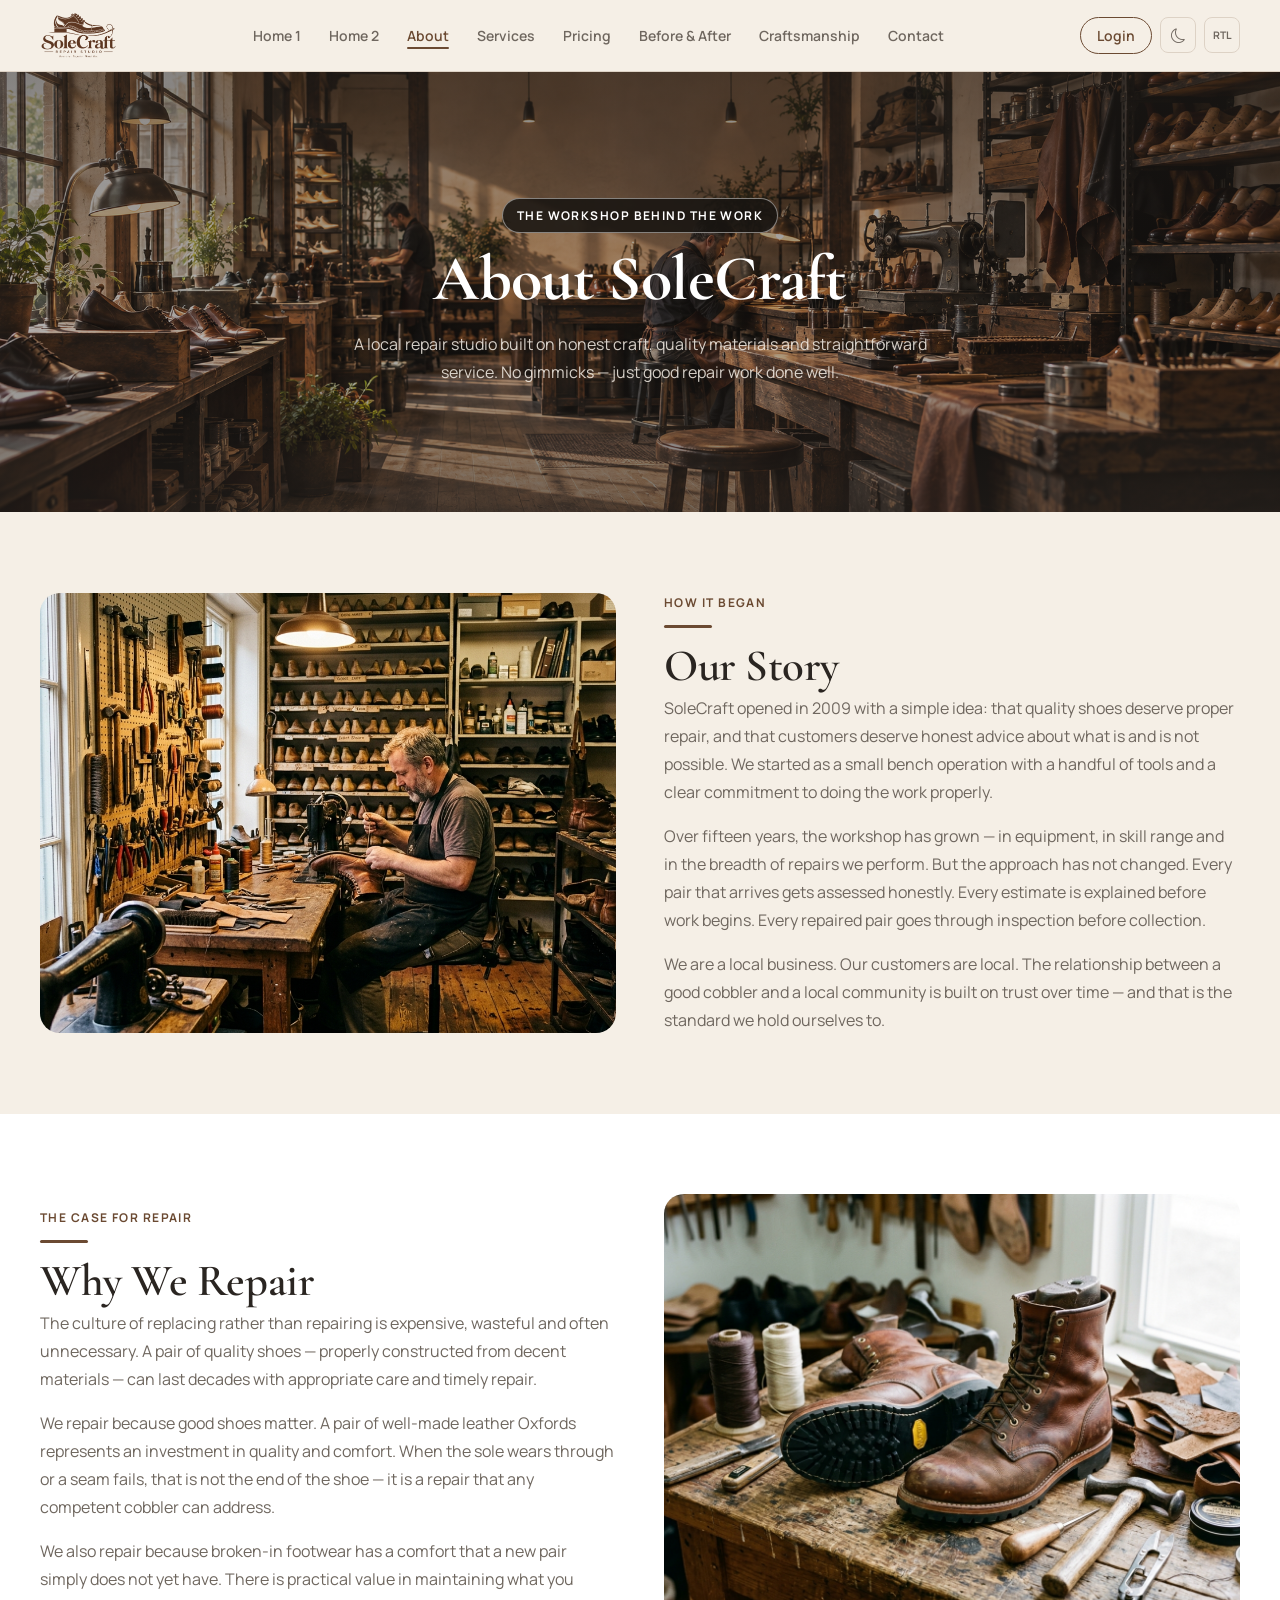
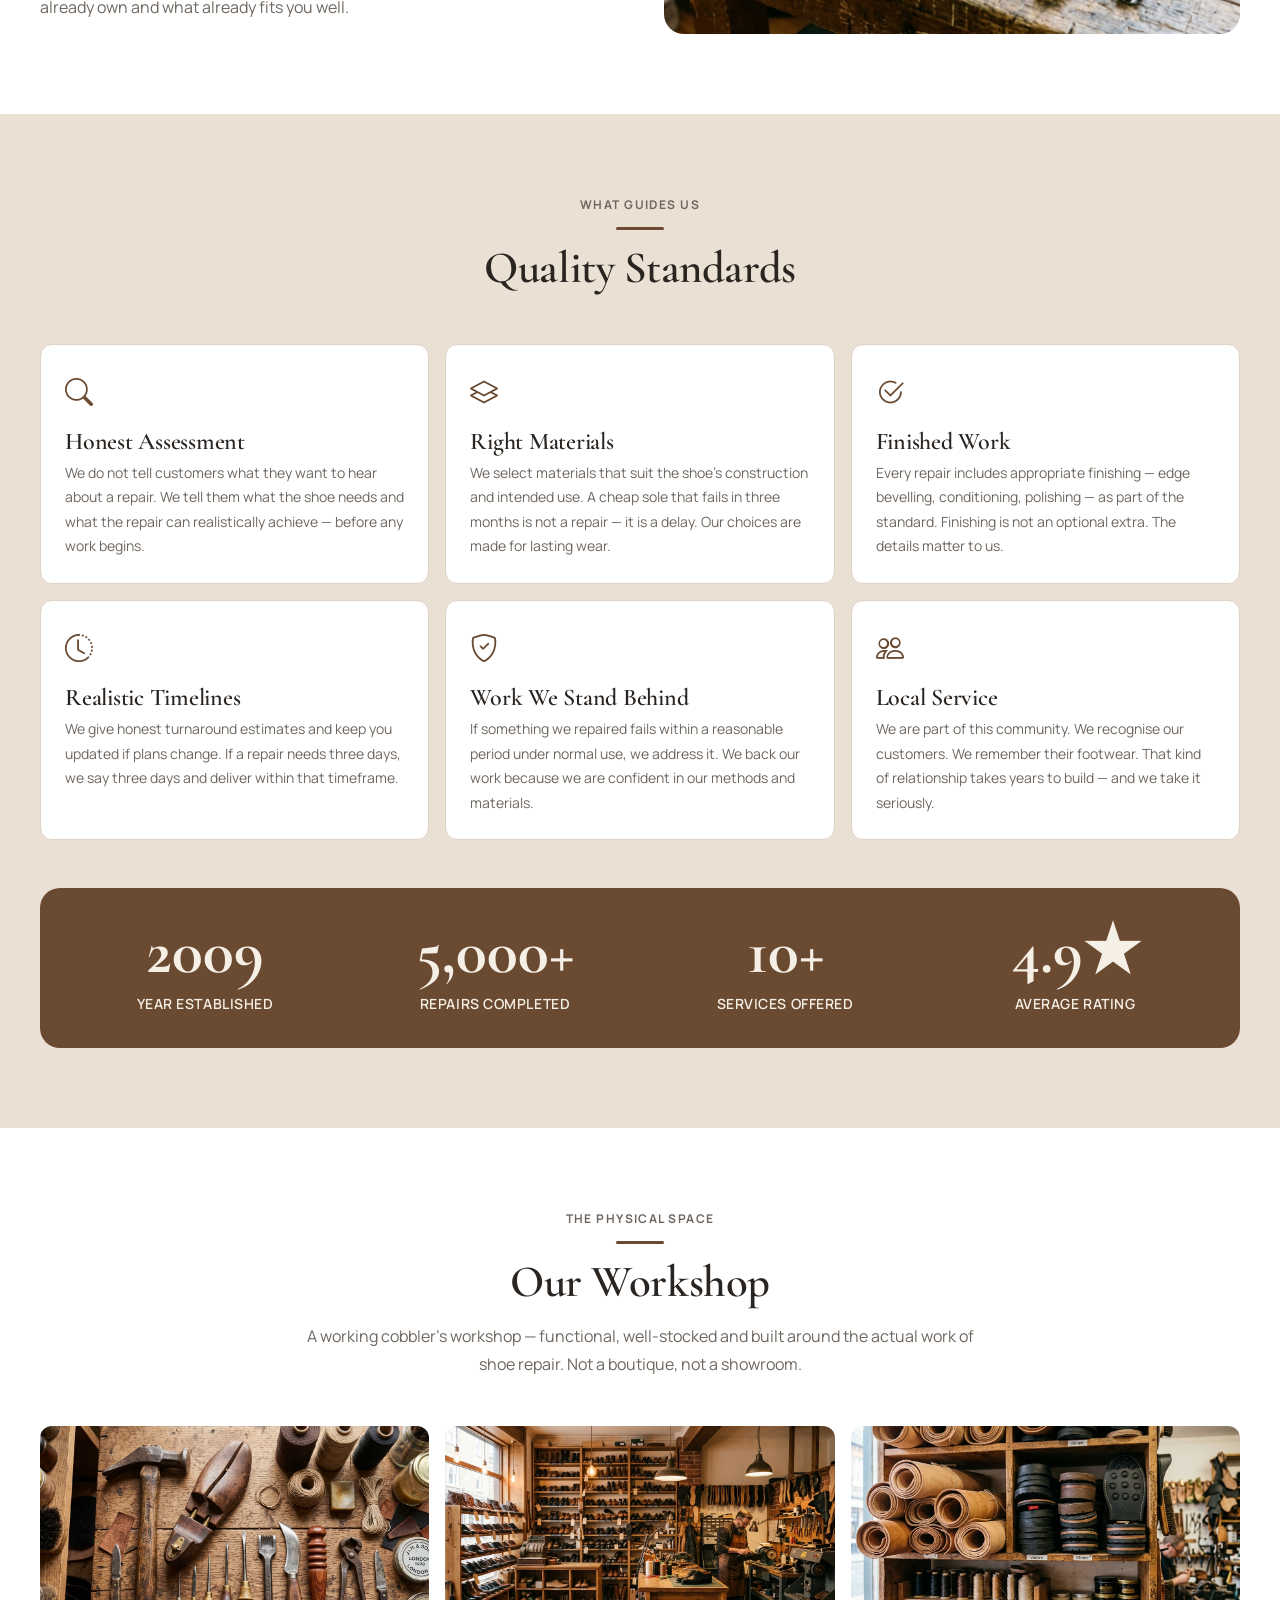
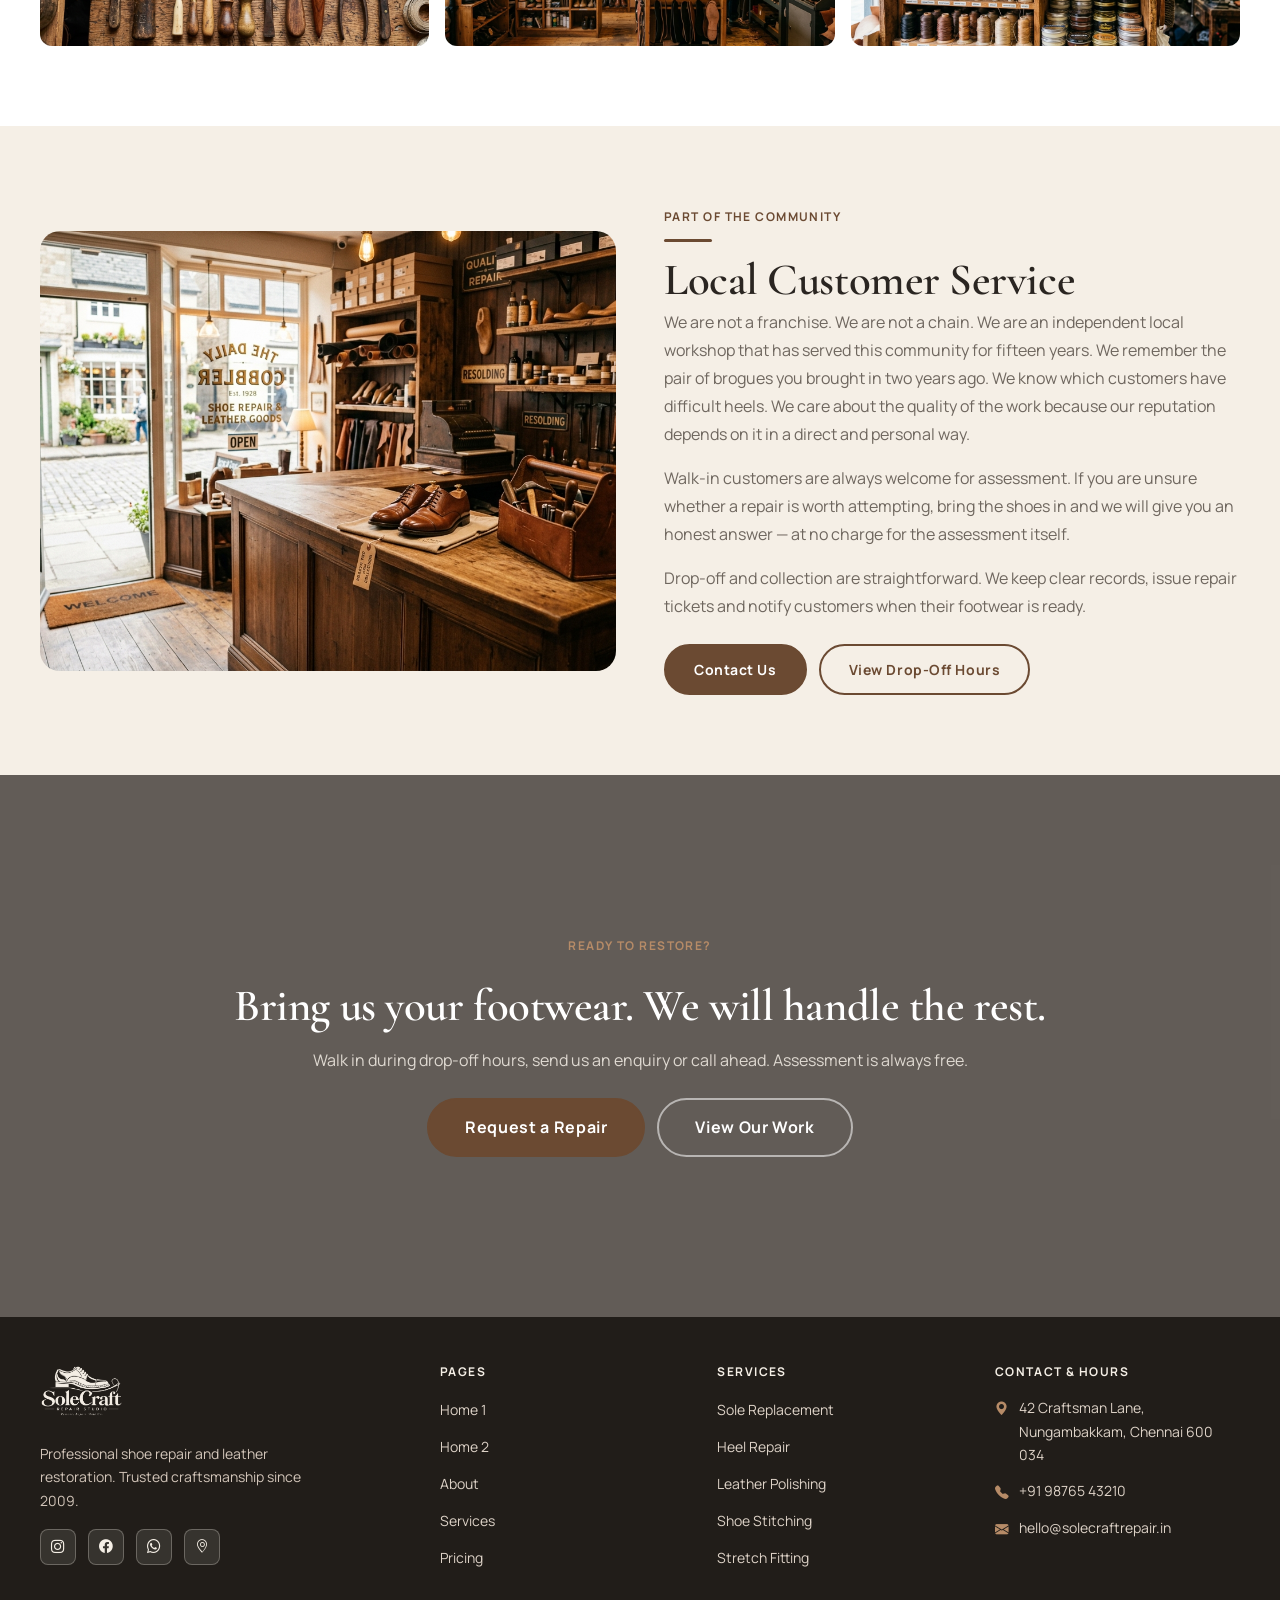
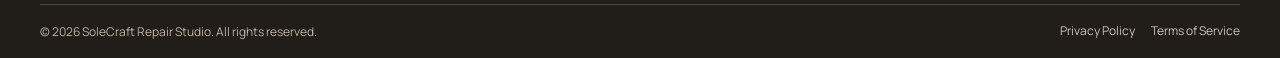
==== commit 8b7a9377: "bugs fixed" ====
--- a/about.html
+++ b/about.html
@@ -137,8 +137,8 @@
       <div class="value-card"><i class="bi bi-search"></i><h4>Honest Assessment</h4><p>We do not tell customers what they want to hear about a repair. We tell them what the shoe needs and what the repair can realistically achieve — before any work begins.</p></div>
       <div class="value-card"><i class="bi bi-layers"></i><h4>Right Materials</h4><p>We select materials that suit the shoe's construction and intended use. A cheap sole that fails in three months is not a repair — it is a delay. Our choices are made for lasting wear.</p></div>
       <div class="value-card"><i class="bi bi-check2-circle"></i><h4>Finished Work</h4><p>Every repair includes appropriate finishing — edge bevelling, conditioning, polishing — as part of the standard. Finishing is not an optional extra. The details matter to us.</p></div>
-      <div class="value-card"><i class="bi bi-clock-history"></i><h4>Realistic Timelines</h4><p>We give honest turnaround estimates. We do not overpromise and underdeliver. If a repair will take three days, we say three days and keep you updated if anything changes.</p></div>
-      <div class="value-card"><i class="bi bi-shield-check"></i><h4>Work We Stand Behind</h4><p>If something we repaired fails within a reasonable period under normal use, we address it. We back our work because we are confident in how it is done.</p></div>
+      <div class="value-card"><i class="bi bi-clock-history"></i><h4>Realistic Timelines</h4><p>We give honest turnaround estimates and keep you updated if plans change. If a repair needs three days, we say three days and deliver within that timeframe.</p></div>
+      <div class="value-card"><i class="bi bi-shield-check"></i><h4>Work We Stand Behind</h4><p>If something we repaired fails within a reasonable period under normal use, we address it. We back our work because we are confident in our methods and materials.</p></div>
       <div class="value-card"><i class="bi bi-people"></i><h4>Local Service</h4><p>We are part of this community. We recognise our customers. We remember their footwear. That kind of relationship takes years to build — and we take it seriously.</p></div>
     </div>
     <div class="about-stats-grid" id="about-stats">
--- a/css/rtl.css
+++ b/css/rtl.css
@@ -59,8 +59,15 @@
 }
 
 [dir="rtl"] .footer-contact-item {
-  flex-direction: row-reverse;
+  flex-direction: row;
   text-align: right;
+}
+
+[dir="rtl"] .footer-contact-item span {
+  min-width: 0;
+  direction: ltr;
+  unicode-bidi: isolate;
+  overflow-wrap: anywhere;
 }
 
 /* ── Footer RTL ──────────────────────────────────────────── */
--- a/css/responsive-fixes.css
+++ b/css/responsive-fixes.css
@@ -20,32 +20,54 @@
   background-position: 22% center;
 }
 
-/* Home 2 uses left-anchored editorial hero on wide desktop only */
+/* Keep Home 1 copy on the same side when the document direction changes. */
+[dir="rtl"] .home1-hero .container-sc { direction: ltr; }
+[dir="rtl"] .home1-hero .sc-hero-content { direction: rtl; text-align: right; }
+[dir="rtl"] .home1-hero .hero-overlay {
+  background: linear-gradient(120deg, rgba(42,37,33,0.70) 0%, rgba(42,37,33,0.30) 60%, transparent 100%);
+}
+
+/* Home 2 hero copy sits on the right of the workshop photo on wide screens. */
 @media (min-width: 1025px) and (orientation: landscape) {
   .home2-hero .container-sc {
     max-width: none;
-    margin-left: 0;
-    margin-right: auto;
-    padding-left: clamp(1rem, 2.2vw, 2rem);
-  }
-
-  .home2-hero .sc-hero-content {
-    margin-left: 0;
-    margin-right: auto;
-    text-align: left;
-  }
-
-  [dir="rtl"] .home2-hero .container-sc {
     margin-left: auto;
     margin-right: 0;
-    padding-inline: clamp(1rem, 2.2vw, 2rem);
+    padding-right: clamp(1rem, 2.2vw, 2rem);
+  }
+
+  .home2-hero .sc-hero-content {
+    margin-left: auto;
+    margin-right: 0;
+    text-align: left;
+  }
+
+  .home2-hero .hero-overlay {
+    background: linear-gradient(270deg, rgba(28,23,19,0.78), rgba(28,23,19,0.38) 65%, transparent);
+  }
+
+  [dir="rtl"] .home2-hero .container-sc {
+    direction: ltr;
+    margin-left: auto;
+    margin-right: 0;
+    padding-left: 0;
+    padding-right: clamp(1rem, 2.2vw, 2rem);
   }
 
   [dir="rtl"] .home2-hero .sc-hero-content {
+    direction: rtl;
     margin-left: auto;
     margin-right: 0;
     text-align: right;
   }
+
+  [dir="rtl"] .home2-hero .hero-overlay {
+    background: linear-gradient(270deg, rgba(28,23,19,0.78), rgba(28,23,19,0.38) 65%, transparent);
+  }
+}
+
+@media (min-width: 1025px) {
+  #reviews .testimonial-card .t-text { max-width: 24rem; }
 }
 
 /* ── Home Hero Banners: Centering & Proportions for 768x1024, 1024x1366, Tablet & Portrait ── */
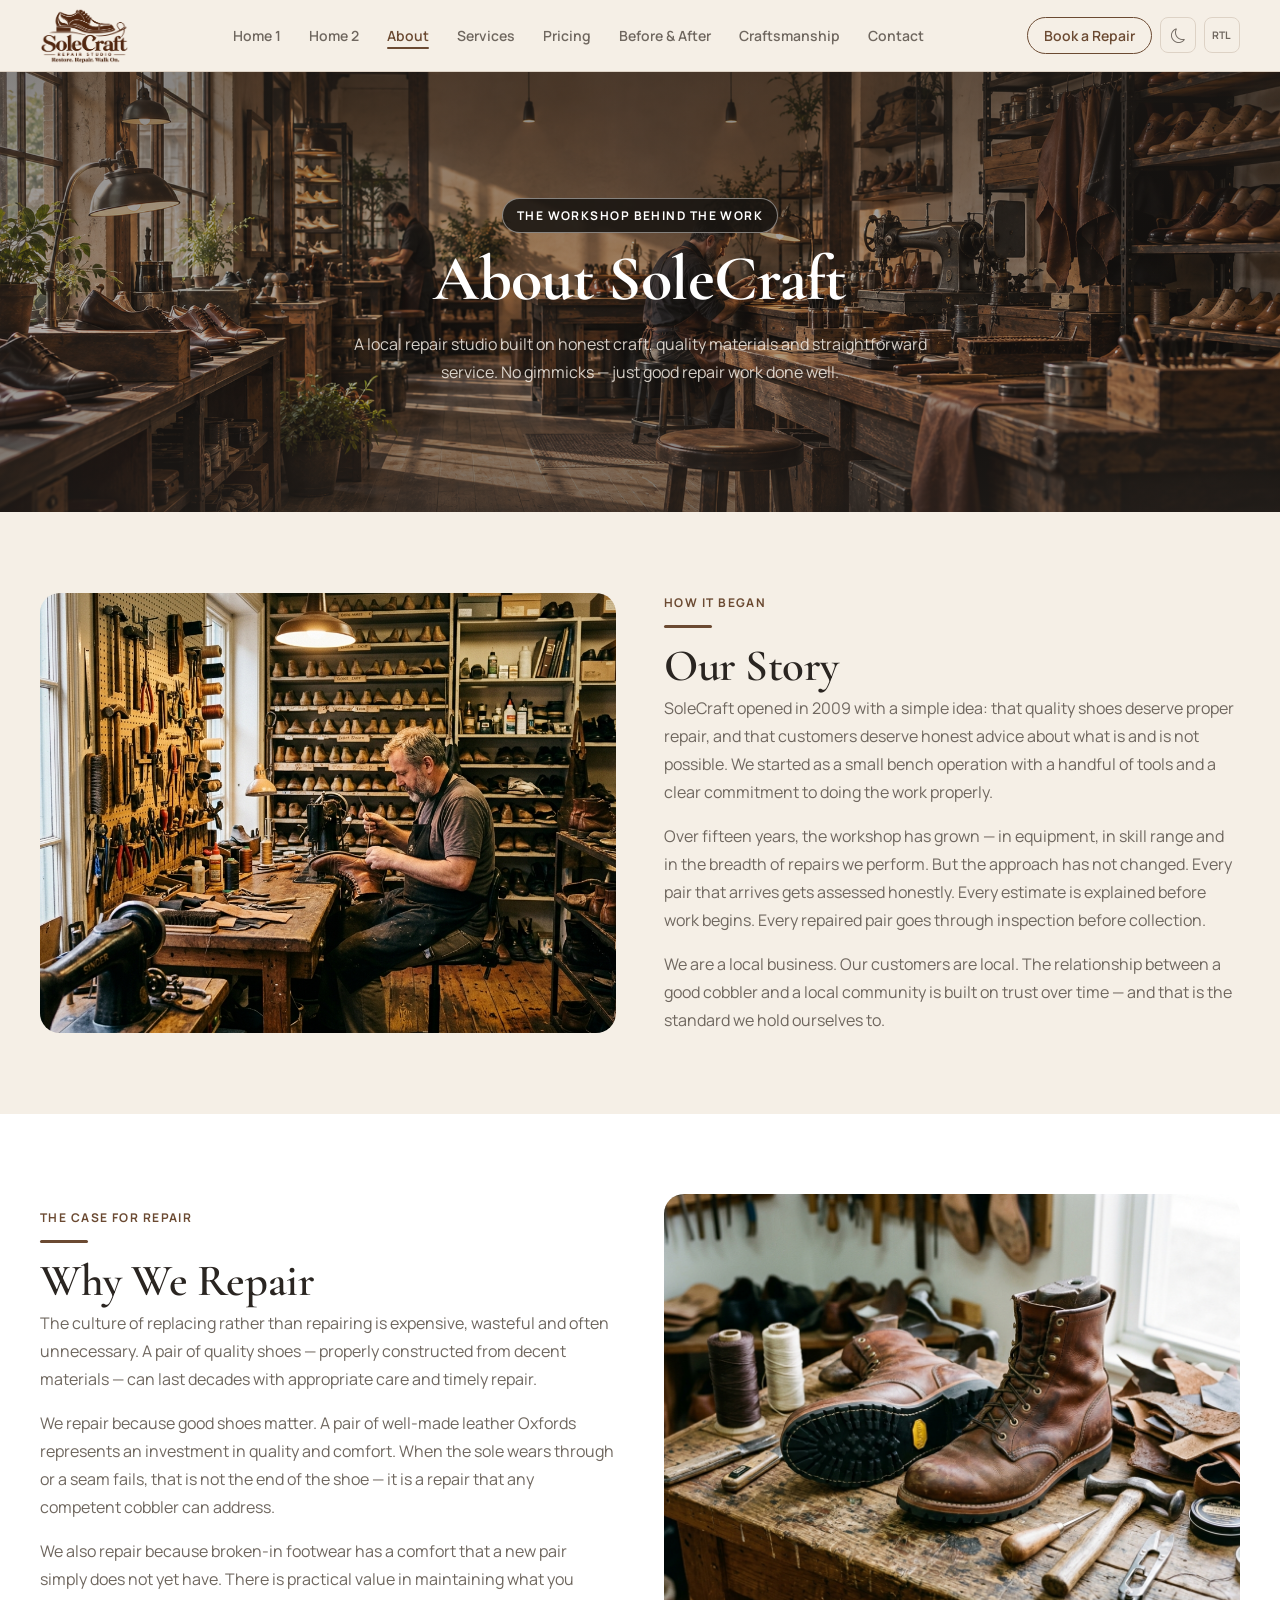
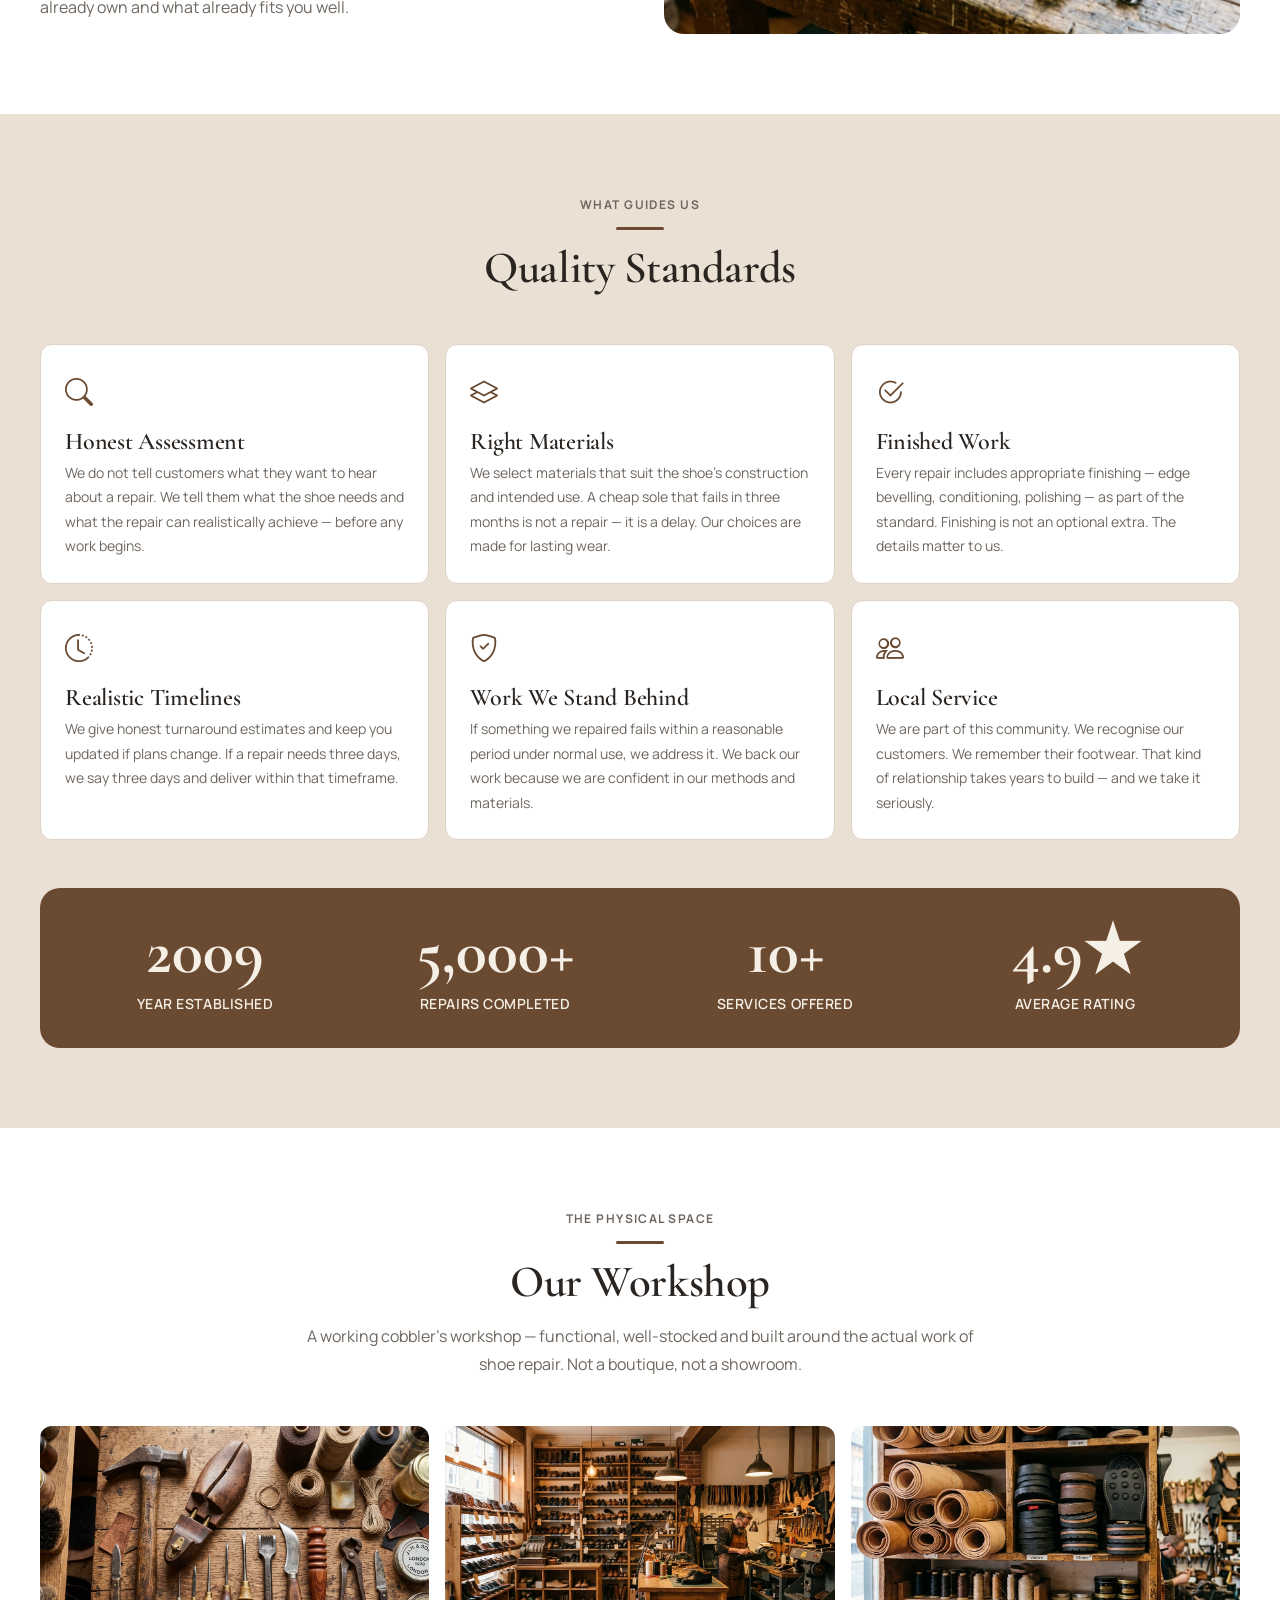
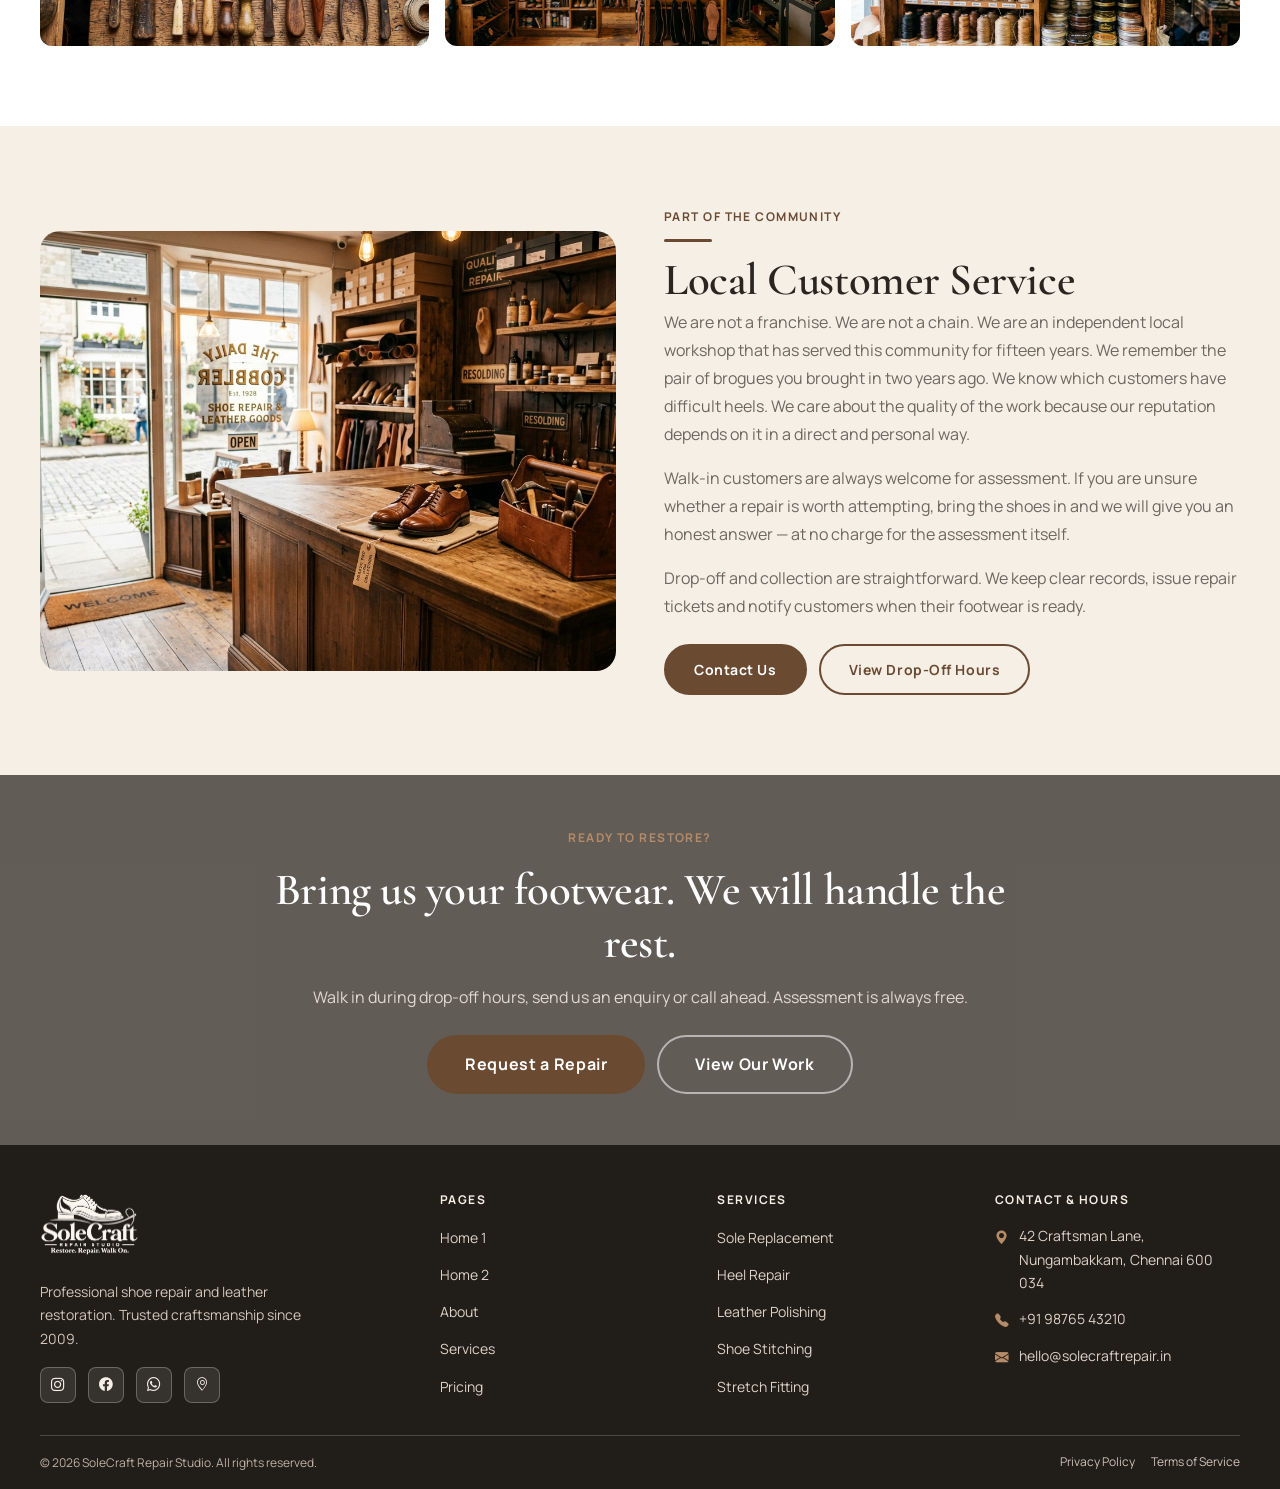
==== commit b2fe40d2: "bugs fixed" ====
--- a/about.html
+++ b/about.html
@@ -70,10 +70,10 @@
     <div class="navbar-container">
       <a href="index.html" class="sc-brand" aria-label="SoleCraft Repair Studio Home"><img src="assets/images/common/logo.png" alt="SoleCraft Repair Studio" class="sc-brand-logo"></a>
       <ul class="sc-nav-links"><li><a href="index.html" class="nav-link">Home 1</a></li><li><a href="home2.html" class="nav-link">Home 2</a></li><li><a href="about.html" class="nav-link active">About</a></li><li><a href="services.html" class="nav-link">Services</a></li><li><a href="pricing.html" class="nav-link">Pricing</a></li><li><a href="before-after.html" class="nav-link">Before &amp; After</a></li><li><a href="craftsmanship.html" class="nav-link">Craftsmanship</a></li><li><a href="contact.html" class="nav-link">Contact</a></li></ul>
-      <div class="sc-nav-controls"><a href="login.html" class="btn-login">Login</a><button class="sc-icon-btn sc-theme-toggle" aria-label="Toggle theme"><i class="bi bi-moon sc-theme-icon"></i></button><button class="sc-icon-btn sc-rtl-toggle" aria-label="Toggle direction"><span class="sc-rtl-label" style="font-size:0.65rem;font-weight:700;">RTL</span></button><button class="sc-hamburger" id="hamburger-btn" aria-label="Open menu" aria-expanded="false"><span></span><span></span><span></span></button></div>
+      <div class="sc-nav-controls"><a href="contact.html#enquiry" class="btn-login">Book a Repair</a><button class="sc-icon-btn sc-theme-toggle" aria-label="Toggle theme"><i class="bi bi-moon sc-theme-icon"></i></button><button class="sc-icon-btn sc-rtl-toggle" aria-label="Toggle direction"><span class="sc-rtl-label" style="font-size:0.65rem;font-weight:700;">RTL</span></button><button class="sc-hamburger" id="hamburger-btn" aria-label="Open menu" aria-expanded="false"><span></span><span></span><span></span></button></div>
     </div>
   </nav>
-  <div class="sc-mobile-menu" id="mobile-menu"><ul class="mobile-nav-links"><li><a href="index.html">Home 1</a></li><li><a href="home2.html">Home 2</a></li><li><a href="about.html" class="active">About</a></li><li><a href="services.html">Services</a></li><li><a href="pricing.html">Pricing</a></li><li><a href="before-after.html">Before &amp; After</a></li><li><a href="craftsmanship.html">Craftsmanship</a></li><li><a href="contact.html">Contact</a></li></ul><div class="mobile-controls"><a href="login.html" class="btn-sc btn-secondary-sc btn-sc-sm">Login</a><button class="sc-icon-btn sc-theme-toggle" aria-label="Toggle theme"><i class="bi bi-moon sc-theme-icon"></i></button><button class="sc-icon-btn sc-rtl-toggle" aria-label="Toggle direction"><span class="sc-rtl-label" style="font-size:0.65rem;font-weight:700;">RTL</span></button></div></div>
+  <div class="sc-mobile-menu" id="mobile-menu"><ul class="mobile-nav-links"><li><a href="index.html">Home 1</a></li><li><a href="home2.html">Home 2</a></li><li><a href="about.html" class="active">About</a></li><li><a href="services.html">Services</a></li><li><a href="pricing.html">Pricing</a></li><li><a href="before-after.html">Before &amp; After</a></li><li><a href="craftsmanship.html">Craftsmanship</a></li><li><a href="contact.html">Contact</a></li></ul><div class="mobile-controls"><a href="contact.html#enquiry" class="btn-sc btn-primary-sc btn-sc-sm">Book a Repair</a><button class="sc-icon-btn sc-theme-toggle" aria-label="Toggle theme"><i class="bi bi-moon sc-theme-icon"></i></button><button class="sc-icon-btn sc-rtl-toggle" aria-label="Toggle direction"><span class="sc-rtl-label" style="font-size:0.65rem;font-weight:700;">RTL</span></button></div></div>
 </header>
 
 <!-- PAGE HERO -->
--- a/css/main.css
+++ b/css/main.css
@@ -437,6 +437,7 @@
   background-position: center;
   background-attachment: fixed;
   overflow: hidden;
+  padding-block: 0 !important;
 }
 
 .cta-section .cta-overlay {
@@ -449,8 +450,9 @@
   position: relative;
   z-index: 2;
   text-align: center;
-  padding-block: var(--sp-8);
+  padding-block: clamp(2.25rem, 4vw, 3.25rem);
   color: var(--clr-white);
+  max-width: 820px;
 }
 
 .cta-section .cta-content h2 {
@@ -460,7 +462,7 @@
 
 .cta-section .cta-content p {
   color: rgba(245,239,230,0.85);
-  margin-bottom: var(--sp-4);
+  margin-bottom: var(--sp-3);
   margin-inline: auto;
 }
 
--- a/css/header.css
+++ b/css/header.css
@@ -53,9 +53,9 @@
 }
 
 .sc-brand-logo {
-  height: 48px;
+  height: 56px;
   width: auto;
-  max-width: 170px;
+  max-width: 195px;
   object-fit: contain;
   display: block;
 }
@@ -329,6 +329,18 @@
   margin-bottom: var(--sp-2);
 }
 
+.sc-hero .sc-hero-content .eyebrow {
+  display: inline-block;
+  width: fit-content;
+  max-width: 100%;
+  padding: 0.45rem 0.8rem;
+  border: 1px solid rgba(245, 239, 230, 0.45);
+  border-radius: var(--radius-full);
+  background: rgba(24, 21, 18, 0.82);
+  color: #f5dfc7;
+  line-height: 1.45;
+}
+
 .sc-hero-content h1 {
   color: var(--clr-white);
   margin-bottom: var(--sp-3);
--- a/css/services.css
+++ b/css/services.css
@@ -224,39 +224,69 @@
 .services-strip {
   display: grid;
   grid-template-columns: repeat(7, minmax(0, 1fr));
-  gap: 1px;
-  background: var(--clr-border);
+  gap: var(--sp-3);
+  overflow: visible;
+}
+
+.services-strip-item {
+  background: var(--bg-card);
   border: 1px solid var(--clr-border);
   border-radius: var(--radius-lg);
   overflow: hidden;
-}
-
-.services-strip-item {
-  background: var(--bg-card);
-  padding: var(--sp-4);
+  text-decoration: none;
+  display: flex;
+  flex-direction: column;
+  transition: transform var(--transition-fast), box-shadow var(--transition-fast), border-color var(--transition-fast);
+  box-shadow: var(--shadow-sm);
+}
+
+.services-strip-item:hover {
+  transform: translateY(-3px);
+  box-shadow: var(--shadow-md);
+  border-color: var(--clr-primary);
+}
+
+.services-strip-media {
+  height: 90px;
+  width: 100%;
+  overflow: hidden;
+  position: relative;
+  background: var(--clr-beige);
+}
+
+.services-strip-media img {
+  width: 100%;
+  height: 100%;
+  object-fit: cover;
+  display: block;
+  transition: transform var(--transition-slow);
+}
+
+.services-strip-item:hover .services-strip-media img {
+  transform: scale(1.08);
+}
+
+.services-strip-info {
+  padding: 0.65rem 0.5rem;
   text-align: center;
   display: flex;
-  flex-direction: column;
-  align-items: center;
-  gap: var(--sp-1);
-  transition: background var(--transition-fast);
-}
-
-.services-strip-item:hover {
-  background: var(--clr-beige);
-}
-
-.services-strip-item i {
-  font-size: 1.5rem;
-  color: var(--clr-primary);
-}
-
-.services-strip-item span {
+  align-items: center;
+  justify-content: center;
+  gap: 0.35rem;
+  background: var(--bg-card);
+}
+
+.services-strip-info i {
+  font-size: 1rem;
+  color: var(--clr-primary);
+}
+
+.services-strip-info span {
   font-size: var(--fs-xs);
   font-weight: 700;
   color: var(--clr-heading);
   text-transform: uppercase;
-  letter-spacing: 0.06em;
+  letter-spacing: 0.05em;
 }
 
 /* ── Additional Services Section ─────────────────────────── */
--- a/css/footer.css
+++ b/css/footer.css
@@ -44,9 +44,9 @@
 }
 
 .footer-brand-logo {
-  height: 52px;
+  height: 62px;
   width: auto;
-  max-width: 180px;
+  max-width: 205px;
   object-fit: contain;
   display: block;
 }
--- a/css/dark-theme.css
+++ b/css/dark-theme.css
@@ -48,6 +48,21 @@
   color: var(--clr-primary);
 }
 
+[data-theme="dark"] .services-strip-item {
+  background: #231E19;
+  border-color: #4A3E33;
+}
+
+[data-theme="dark"] .services-strip-item:hover,
+[data-theme="dark"] .services-strip-item:focus-visible {
+  border-color: var(--clr-primary);
+  background: #2B2520;
+}
+
+[data-theme="dark"] .services-strip-info {
+  background: #231E19;
+}
+
 /* ── Navbar Dark ─────────────────────────────────────────── */
 [data-theme="dark"] .sc-navbar {
   background: rgba(24,21,18,0.95);
@@ -156,26 +171,34 @@
 
 /* ── Forms Dark ──────────────────────────────────────────── */
 [data-theme="dark"] .sc-form-control {
-  background: #2B2520;
-  border-color: #41382F;
-  color: #F5EFE6;
+  background: #1D1815;
+  border-color: #55483B;
+  color: #F8F4EE;
 }
 
 [data-theme="dark"] .sc-form-control::placeholder {
-  color: #6F675F;
+  color: #A39688;
+  opacity: 1;
+}
+
+[data-theme="dark"] .sc-form-control:hover {
+  border-color: #8C7765;
 }
 
 [data-theme="dark"] .sc-form-control:focus {
   border-color: var(--clr-accent);
-  box-shadow: 0 0 0 3px rgba(182,139,103,0.18);
+  background: #231E19;
+  color: #FFFFFF;
+  box-shadow: 0 0 0 3px rgba(182,139,103,0.25);
 }
 
 [data-theme="dark"] .sc-form-label {
-  color: #CFC3B8;
+  color: #F0E8DD;
+  font-weight: 700;
 }
 
 [data-theme="dark"] .sc-form-group .form-hint {
-  color: #6F675F;
+  color: #CFC3B8;
 }
 
 /* ── Pricing Dark ────────────────────────────────────────── */
@@ -258,28 +281,31 @@
 }
 
 /* ── Auth Dark ───────────────────────────────────────────── */
+[data-theme="dark"] .auth-card,
 [data-theme="dark"] .auth-form-panel {
-  background: #181512;
+  background: #231E19;
+  border-color: #4A3E33;
+  box-shadow: 0 24px 55px rgba(0, 0, 0, 0.70);
 }
 
 [data-theme="dark"] .auth-divider span {
-  background: #181512;
-  color: #6F675F;
+  background: #231E19;
+  color: #CFC3B8;
 }
 
 [data-theme="dark"] .auth-divider::before {
-  border-color: #41382F;
+  border-color: #4A3E33;
 }
 
 [data-theme="dark"] .btn-social {
-  background: #2B2520;
-  border-color: #41382F;
+  background: #1D1815;
+  border-color: #55483B;
   color: #F5EFE6;
 }
 
 [data-theme="dark"] .btn-social:hover {
-  border-color: var(--clr-accent);
-  background: rgba(107,74,50,0.18);
+  border-color: var(--clr-primary);
+  background: #2B2520;
 }
 
 /* ── Timings Component Dark ──────────────────────────────── */
--- a/css/rtl.css
+++ b/css/rtl.css
@@ -6,6 +6,11 @@
 [dir="rtl"] {
   direction: rtl;
   text-align: right;
+}
+
+/* Keep English copy and punctuation in reading order while the layout mirrors. */
+[dir="rtl"] :where(h1, h2, h3, h4, h5, h6, p, blockquote, cite) {
+  direction: ltr;
 }
 
 /* ── Navbar RTL ──────────────────────────────────────────── */
@@ -32,13 +37,43 @@
   text-align: center;
 }
 
+[dir="rtl"] .sc-page-hero .page-hero-content h1,
+[dir="rtl"] .sc-page-hero .page-hero-content p,
+[dir="rtl"] .sc-page-hero .page-hero-content .eyebrow {
+  text-align: center;
+  margin-inline: auto;
+}
+
+/* ── CTA RTL ─────────────────────────────────────────────── */
+[dir="rtl"] .cta-section .cta-content {
+  text-align: center;
+}
+
+[dir="rtl"] .cta-section .cta-content h2,
+[dir="rtl"] .cta-section .cta-content p,
+[dir="rtl"] .cta-section .cta-content .eyebrow {
+  text-align: center;
+  margin-inline: auto;
+}
+
 /* ── Section Header RTL ──────────────────────────────────── */
 [dir="rtl"] .section-header .sc-divider {
   margin-right: 0;
   margin-left: auto;
 }
 
+[dir="rtl"] .section-header.center {
+  text-align: center;
+}
+
 [dir="rtl"] .section-header.center .sc-divider {
+  margin-inline: auto;
+}
+
+[dir="rtl"] .section-header.center .eyebrow,
+[dir="rtl"] .section-header.center h2,
+[dir="rtl"] .section-header.center p {
+  text-align: center;
   margin-inline: auto;
 }
 
@@ -48,13 +83,31 @@
   right: 0.75rem;
 }
 
+/* ── Services Page RTL ───────────────────────────────────── */
+[dir="rtl"] .service-category-header {
+  flex-direction: column;
+  align-items: center;
+  text-align: center;
+}
+
+[dir="rtl"] .service-category-header .service-category-icon {
+  margin-inline: auto;
+}
+
+[dir="rtl"] .service-category-header > div:last-child {
+  text-align: center;
+  margin-inline: auto;
+}
+
+[dir="rtl"] .service-category-title,
+[dir="rtl"] .service-category-desc {
+  text-align: center;
+  margin-inline: auto;
+}
+
 /* ── Cards RTL ───────────────────────────────────────────── */
-[dir="rtl"] .service-category-header {
-  flex-direction: row-reverse;
-}
-
 [dir="rtl"] .add-service-card {
-  flex-direction: row-reverse;
+  flex-direction: row;
   text-align: right;
 }
 
@@ -111,7 +164,7 @@
 
 [dir="rtl"] .auth-options-row,
 [dir="rtl"] .remember-option {
-  flex-direction: row-reverse;
+  flex-direction: row;
 }
 
 /* ── Pricing RTL ─────────────────────────────────────────── */
@@ -135,6 +188,28 @@
 /* ── Form RTL ────────────────────────────────────────────── */
 [dir="rtl"] .sc-form-label {
   text-align: right;
+}
+
+[dir="rtl"] .sc-form-control,
+[dir="rtl"] .sc-select-trigger,
+[dir="rtl"] .sc-select-option {
+  direction: ltr;
+  text-align: right;
+}
+
+[dir="rtl"] .sc-form-control::placeholder {
+  text-align: right;
+}
+
+[dir="rtl"] .sc-select-trigger {
+  background-position: left 1rem center;
+  padding-left: 2.5rem;
+  padding-right: 1rem;
+}
+
+[dir="rtl"] .sc-select::after {
+  right: auto;
+  left: 1.1rem;
 }
 
 [dir="rtl"] select.sc-form-control {
@@ -155,16 +230,9 @@
 
 /* ── Gallery Filter RTL ──────────────────────────────────── */
 [dir="rtl"] .gallery-filters {
-  flex-direction: row-reverse;
-}
-
-/* ── Before/After Labels RTL ─────────────────────────────── */
-[dir="rtl"] .ba-label.before {
-  left: auto;
-  right: 12px;
-}
-
-[dir="rtl"] .ba-label.after {
-  right: auto;
-  left: 12px;
-}
+  flex-direction: row;
+  justify-content: center;
+  margin-inline: auto;
+}
+
+/* Comparison images keep their physical before/after sides in both modes. */
--- a/css/tablet.css
+++ b/css/tablet.css
@@ -77,17 +77,14 @@
     grid-template-columns: repeat(3, 1fr);
   }
 
-  /* Auth — Keep Image Panel visible on tablet */
+  /* Auth — Centered card layout */
   .auth-page {
-    grid-template-columns: 42% 58%;
-    min-height: 100vh;
-    min-height: 100dvh;
+    display: flex;
+    align-items: center;
+    justify-content: center;
   }
-
   .auth-image-panel {
-    display: block;
-    min-height: 100vh;
-    min-height: 100dvh;
+    display: none;
   }
 
   /* Process steps */
--- a/css/mobile.css
+++ b/css/mobile.css
@@ -124,7 +124,7 @@
 
   /* CTA Section */
   .cta-section .cta-content {
-    padding-block: var(--sp-6);
+    padding-block: var(--sp-4);
   }
 
   /* Gallery */
--- a/css/responsive-fixes.css
+++ b/css/responsive-fixes.css
@@ -20,9 +20,50 @@
   background-position: 22% center;
 }
 
-/* Keep Home 1 copy on the same side when the document direction changes. */
+/* Distinct, centered landing-page hero treatments. */
+.home1-hero .container-sc,
+.home2-hero .container-sc {
+  position: relative;
+  z-index: 2;
+  display: flex;
+  justify-content: center;
+}
+
+.home1-hero .sc-hero-content,
+.home2-hero .sc-hero-content,
+[dir="rtl"] .home1-hero .sc-hero-content,
+[dir="rtl"] .home2-hero .sc-hero-content {
+  width: min(100%, 760px);
+  margin-inline: auto;
+  text-align: center;
+}
+
+.home1-hero .hero-ctas,
+.home2-hero .hero-ctas {
+  justify-content: center;
+}
+
+.home1-hero .hero-overlay {
+  background: radial-gradient(circle at center, rgba(31, 23, 18, 0.35) 0%, rgba(31, 23, 18, 0.82) 78%);
+}
+
+.home1-hero .sc-hero-content,
+.home2-hero .sc-hero-content {
+  padding: clamp(1.5rem, 4vw, 3rem);
+  border: 1px solid rgba(245, 239, 230, 0.28);
+  border-radius: var(--radius-lg);
+  background: rgba(25, 20, 17, 0.52);
+  box-shadow: 0 24px 60px rgba(0, 0, 0, 0.28);
+  backdrop-filter: blur(5px);
+}
+
+.home2-hero .hero-overlay {
+  background: linear-gradient(135deg, rgba(35, 24, 17, 0.58), rgba(15, 13, 12, 0.76));
+}
+
+/* Preserve centered copy when the document direction changes. */
 [dir="rtl"] .home1-hero .container-sc { direction: ltr; }
-[dir="rtl"] .home1-hero .sc-hero-content { direction: rtl; text-align: right; }
+[dir="rtl"] .home1-hero .sc-hero-content { direction: rtl; }
 [dir="rtl"] .home1-hero .hero-overlay {
   background: linear-gradient(120deg, rgba(42,37,33,0.70) 0%, rgba(42,37,33,0.30) 60%, transparent 100%);
 }
@@ -36,11 +77,7 @@
     padding-right: clamp(1rem, 2.2vw, 2rem);
   }
 
-  .home2-hero .sc-hero-content {
-    margin-left: auto;
-    margin-right: 0;
-    text-align: left;
-  }
+  .home2-hero .sc-hero-content { margin-inline: auto; text-align: center; }
 
   .home2-hero .hero-overlay {
     background: linear-gradient(270deg, rgba(28,23,19,0.78), rgba(28,23,19,0.38) 65%, transparent);
@@ -48,17 +85,15 @@
 
   [dir="rtl"] .home2-hero .container-sc {
     direction: ltr;
-    margin-left: auto;
-    margin-right: 0;
+    margin-inline: auto;
     padding-left: 0;
     padding-right: clamp(1rem, 2.2vw, 2rem);
   }
 
   [dir="rtl"] .home2-hero .sc-hero-content {
     direction: rtl;
-    margin-left: auto;
-    margin-right: 0;
-    text-align: right;
+    margin-inline: auto;
+    text-align: center;
   }
 
   [dir="rtl"] .home2-hero .hero-overlay {
@@ -198,7 +233,7 @@
 .additional-services-grid, .gallery-grid, .pricing-cards-grid,
 .craft-detail-grid, .turnaround-grid, .process-steps-grid,
 .materials-grid, .reviews-grid, .values-grid, .workshop-gallery,
-.stats-grid, .services-strip {
+.stats-grid {
   align-items: stretch;
   gap: clamp(1rem, 2vw, 1.5rem);
 }
@@ -336,26 +371,34 @@
     grid-template-columns: repeat(2, minmax(0, 1fr)) !important;
   }
 
-  /* Auth pages on tablet (768x1024, 1024x1366, 768px-1024px) */
+  /* Auth pages */
   .auth-page {
-    grid-template-columns: 42% 58% !important;
+    display: flex !important;
+    align-items: center !important;
+    justify-content: center !important;
     min-height: 100vh !important;
     min-height: 100dvh !important;
   }
   .auth-image-panel {
-    display: block !important;
-    min-height: 100vh !important;
-    min-height: 100dvh !important;
-  }
+    display: none !important;
+  }
+  .auth-card,
   .auth-form-panel {
-    min-height: 100vh !important;
-    min-height: 100dvh !important;
-    padding: clamp(2rem, 3.5vw, 3rem) clamp(1.25rem, 2.5vw, 2.5rem) !important;
+    min-height: 0 !important;
+    height: auto !important;
   }
 }
 
 @media (max-width: 767px) {
   :root { --header-height: 64px; }
+  .auth-image-panel {
+    display: none !important;
+  }
+  .auth-card,
+  .auth-form-panel {
+    min-height: 0 !important;
+    height: auto !important;
+  }
   .container-sc,
   .sc-navbar .navbar-container,
   .sc-page-hero .page-hero-content { padding-inline: 1rem; }
@@ -364,15 +407,31 @@
   .section-pad-sm { padding-block: var(--sp-4); }
   .section-header { margin-bottom: var(--sp-4); }
   .sc-page-hero { height: min(300px, 42vh); }
-  .cta-section .cta-content { padding-block: var(--sp-6); }
+  .cta-section .cta-content { padding-block: clamp(1.75rem, 3.5vw, 2.5rem); }
 
   .service-grid, .service-grid-2col, .service-grid-4col,
   .additional-services-grid, .gallery-grid, .pricing-cards-grid,
   .craft-detail-grid, .turnaround-grid, .process-steps-grid,
-  .materials-grid, .reviews-grid, .values-grid, .workshop-gallery,
-  .stats-grid, .services-strip,
+  .reviews-grid, .values-grid, .workshop-gallery,
+  .stats-grid,
   .container-sc > [style*="grid-template-columns"] {
     grid-template-columns: minmax(0, 1fr) !important;
+  }
+
+  .materials-showcase-grid {
+    grid-template-columns: minmax(0, 1fr) !important;
+  }
+  .materials-images-col {
+    grid-template-columns: repeat(2, minmax(0, 1fr)) !important;
+    gap: 0.75rem !important;
+  }
+  .materials-img-card {
+    min-height: 180px !important;
+    height: 180px !important;
+  }
+  .materials-grid {
+    grid-template-columns: repeat(2, minmax(0, 1fr)) !important;
+    gap: 0.75rem !important;
   }
 
   .form-row-2, .form-row-3,
@@ -384,16 +443,14 @@
   .hero-ctas .btn-sc, .mobile-full-btn { width: 100%; justify-content: center; }
   .auth-form-panel { padding: 2rem 1.25rem 2.5rem; }
   .auth-brand { margin-bottom: var(--sp-4); }
-  .auth-controls { top: .75rem; right: .75rem; }
-  [dir="rtl"] .auth-controls { left: .75rem; right: auto; }
 }
 
 @media (max-width: 768px) {
-  .sc-brand-logo { height: 42px; }
+  .sc-brand-logo { height: 46px; }
 }
 
 @media (max-width: 400px) {
-  .sc-brand-logo { height: 36px; }
+  .sc-brand-logo { height: 40px; }
   .sc-brand-tagline { display: block; font-size: .5rem; letter-spacing: .06em; }
   .sc-brand-name { font-size: 1.1rem; }
   .sc-brand-icon { width: 36px; height: 36px; }
@@ -444,5 +501,54 @@
     width: calc(50% - .75rem);
     justify-self: center;
   }
-  .services-strip > :last-child:nth-child(odd) { width: calc(50% - .5px); }
-}
+  .services-strip > :last-child:nth-child(odd) { width: calc((100% - .75rem) / 2); }
+}
+
+@media (max-width: 1024px) {
+  #services-overview { padding-block: clamp(1.5rem, 3vw, 2.5rem); }
+  .services-strip {
+    grid-template-columns: repeat(4, minmax(0, 1fr)) !important;
+    gap: .75rem;
+    background: transparent;
+    border: 0;
+    overflow: visible;
+  }
+}
+
+@media (max-width: 600px) {
+  .services-strip {
+    grid-template-columns: repeat(2, minmax(0, 1fr)) !important;
+  }
+}
+
+/* ── Gallery Filters: Centered alignment in every responsive view ── */
+.gallery-filters {
+  display: flex !important;
+  flex-wrap: wrap !important;
+  justify-content: center !important;
+  align-items: center !important;
+  width: 100% !important;
+  margin-inline: auto !important;
+  text-align: center !important;
+}
+
+@media (max-width: 767px) {
+  .gallery-filters {
+    gap: 0.4rem !important;
+    margin-bottom: var(--sp-4) !important;
+  }
+  .gallery-filter-btn {
+    padding: 0.4rem 0.85rem;
+    font-size: 0.72rem;
+  }
+}
+
+@media (max-width: 400px) {
+  .gallery-filters {
+    gap: 0.3rem !important;
+  }
+  .gallery-filter-btn {
+    padding: 0.35rem 0.7rem;
+    font-size: 0.68rem;
+  }
+}
